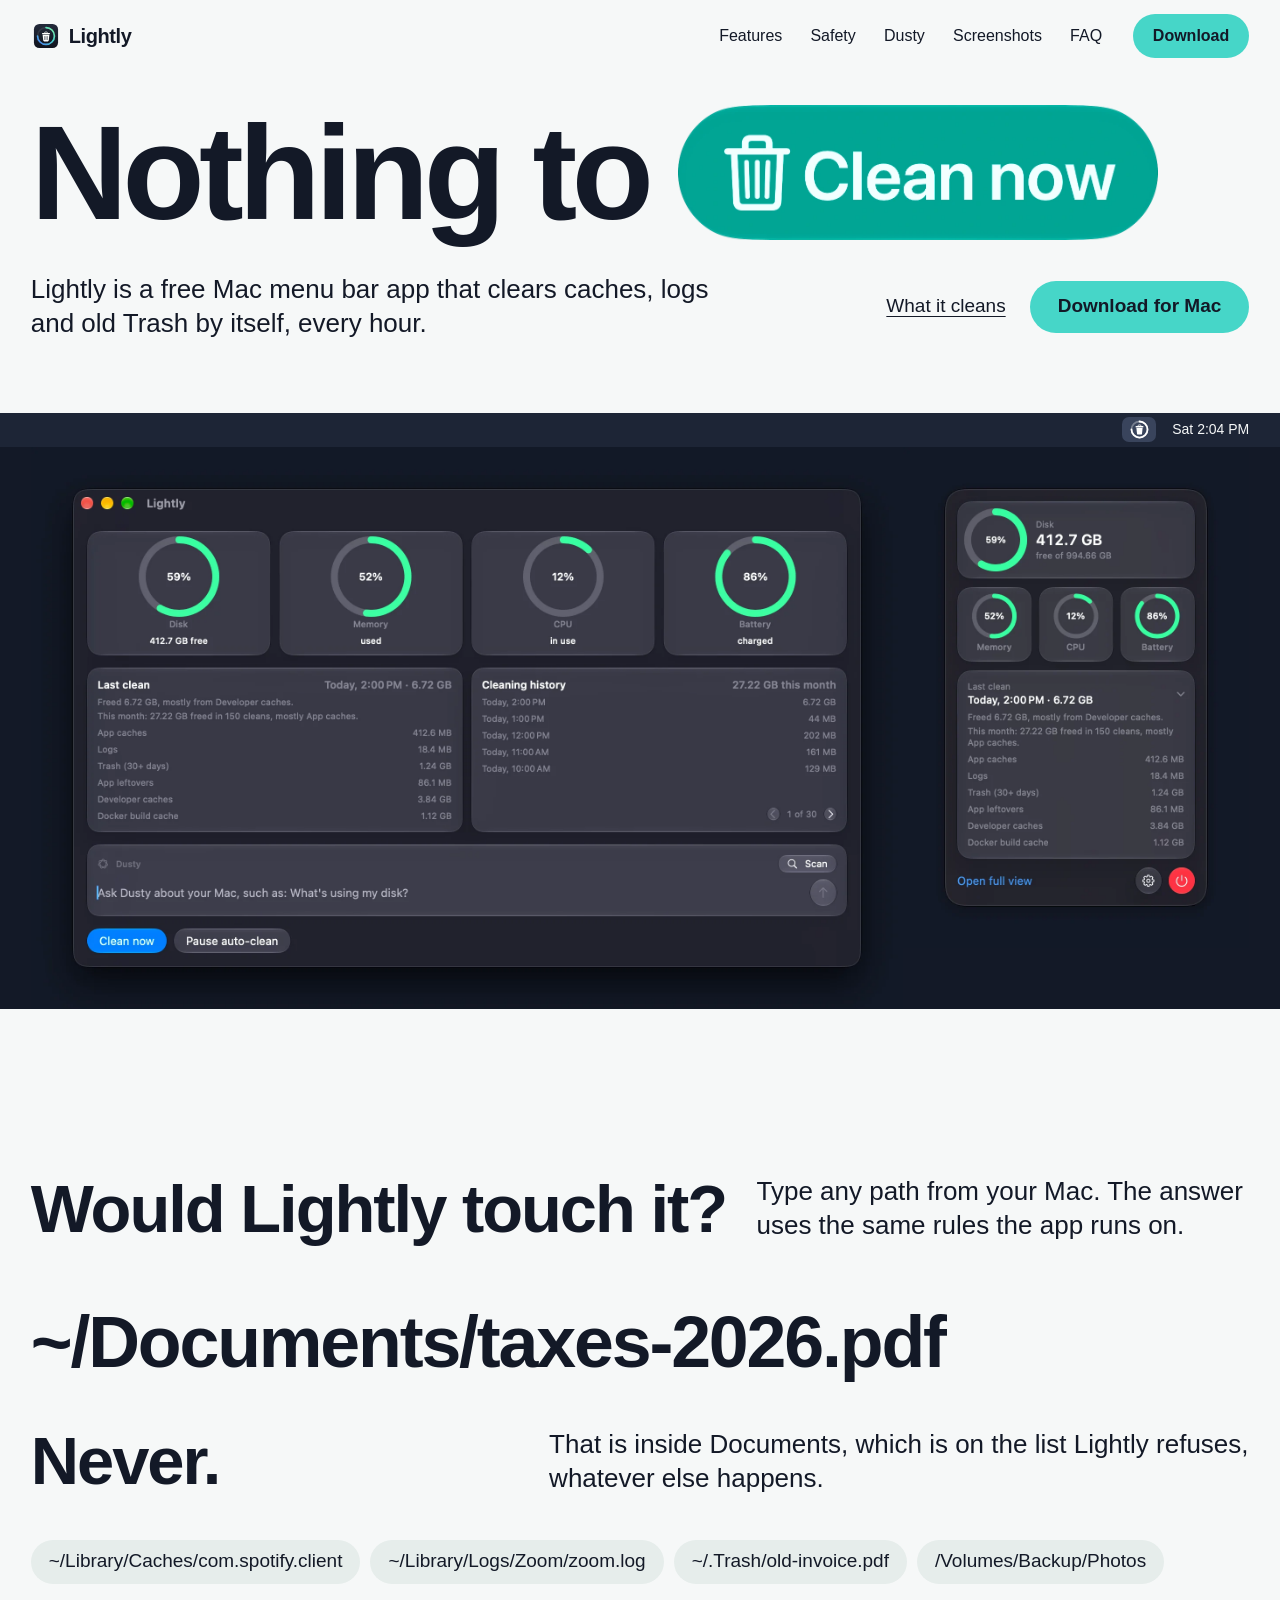
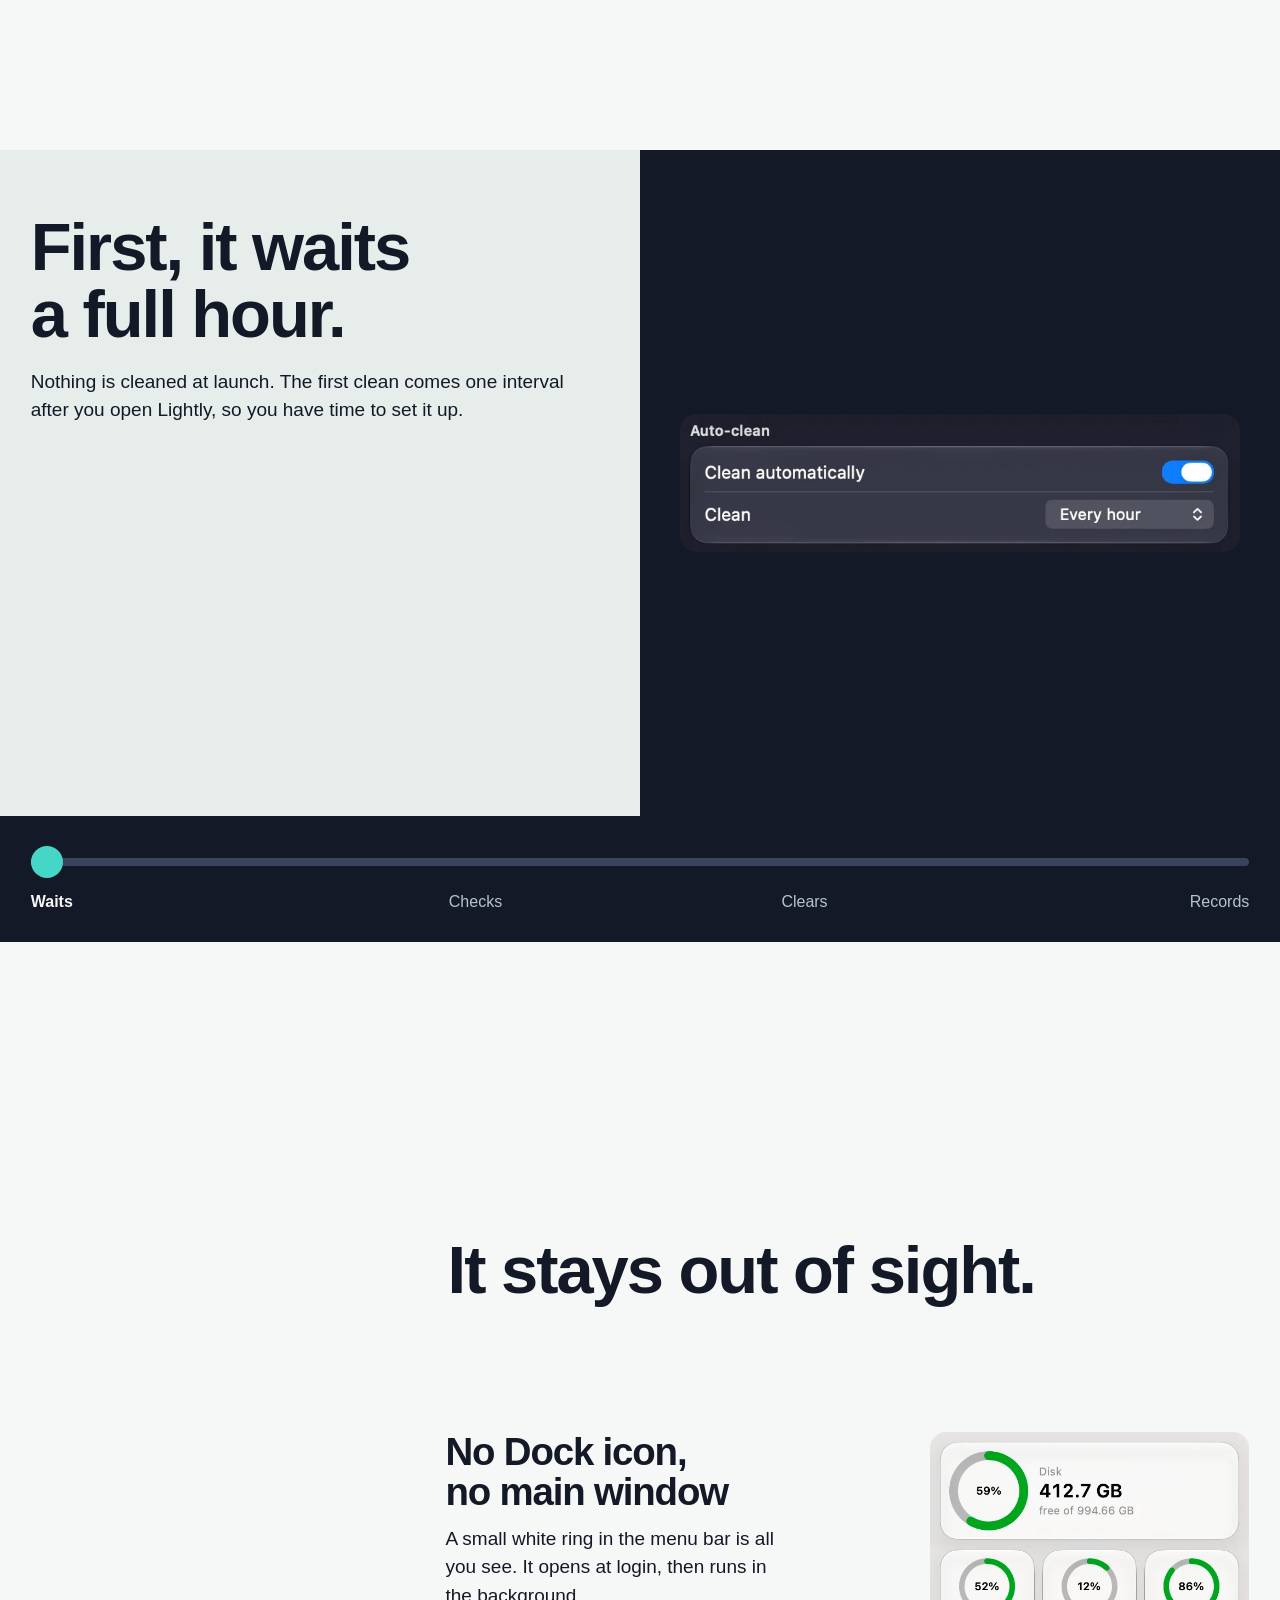
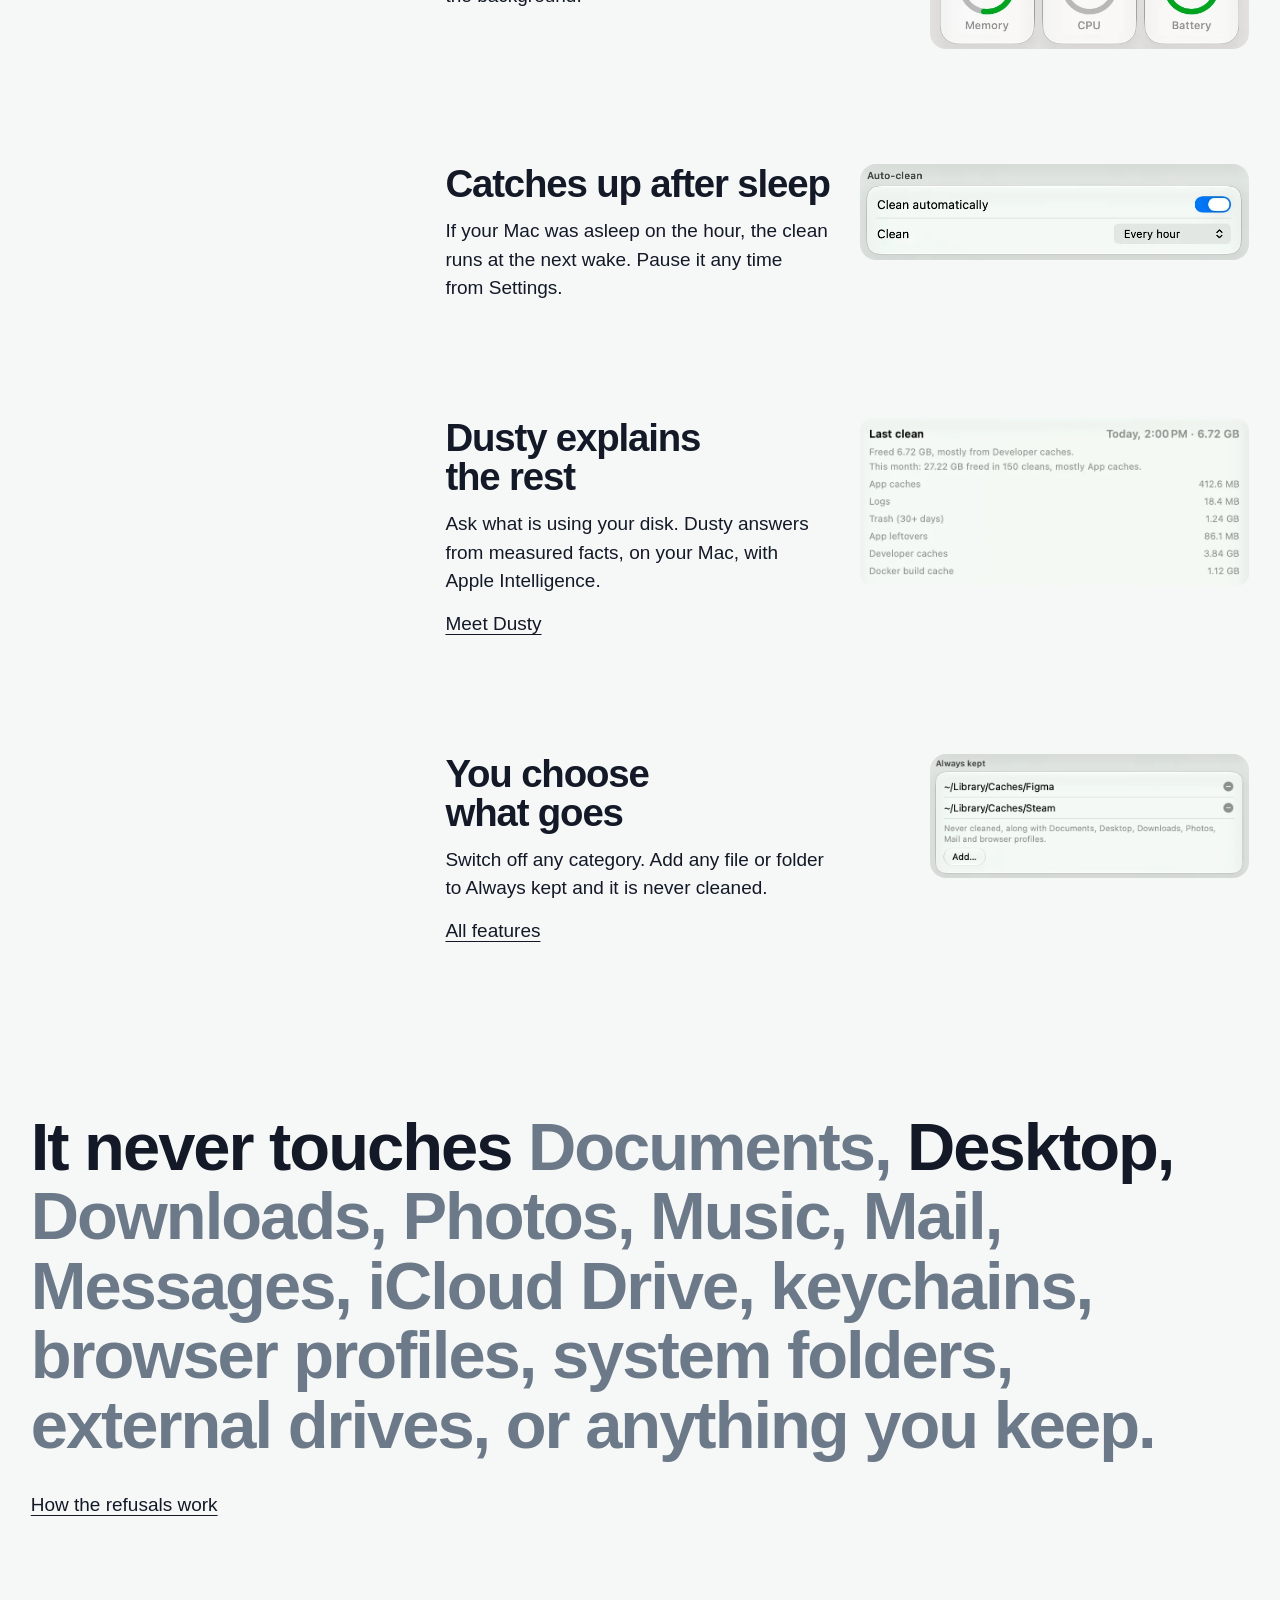
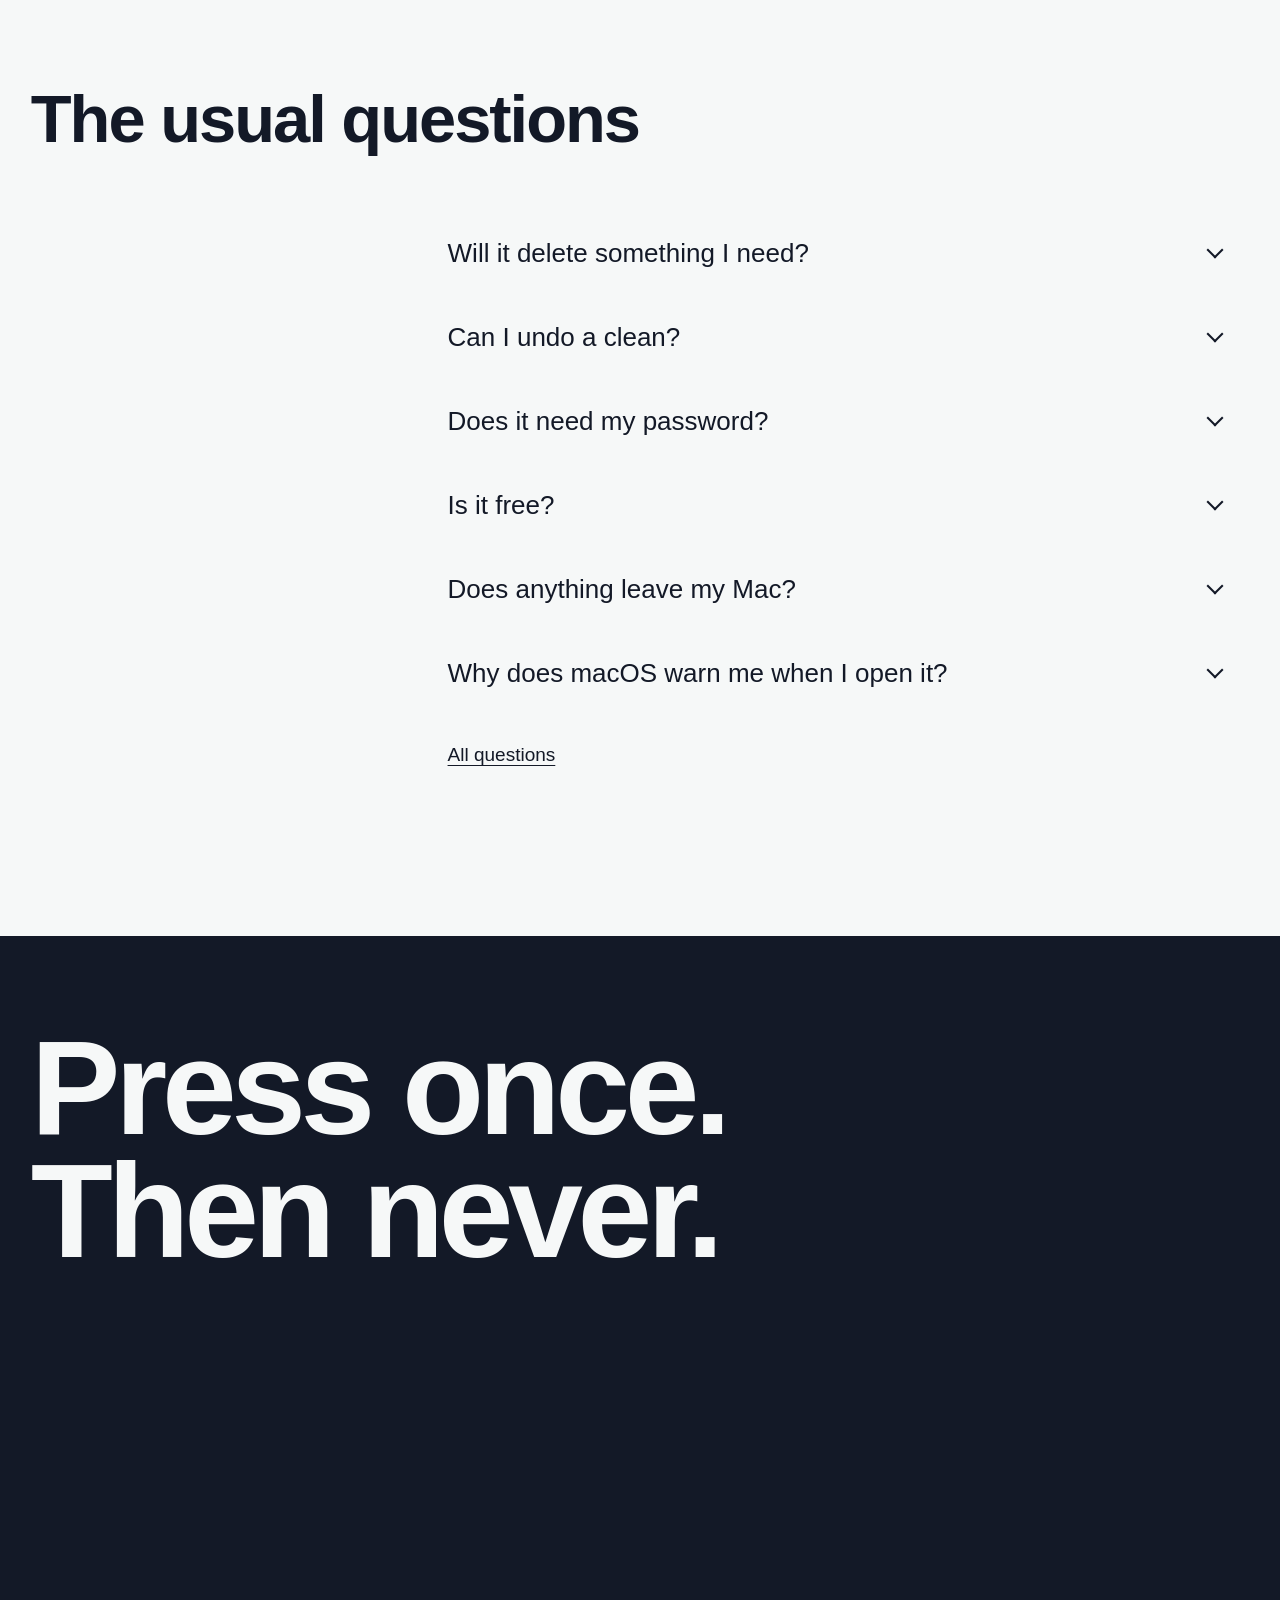
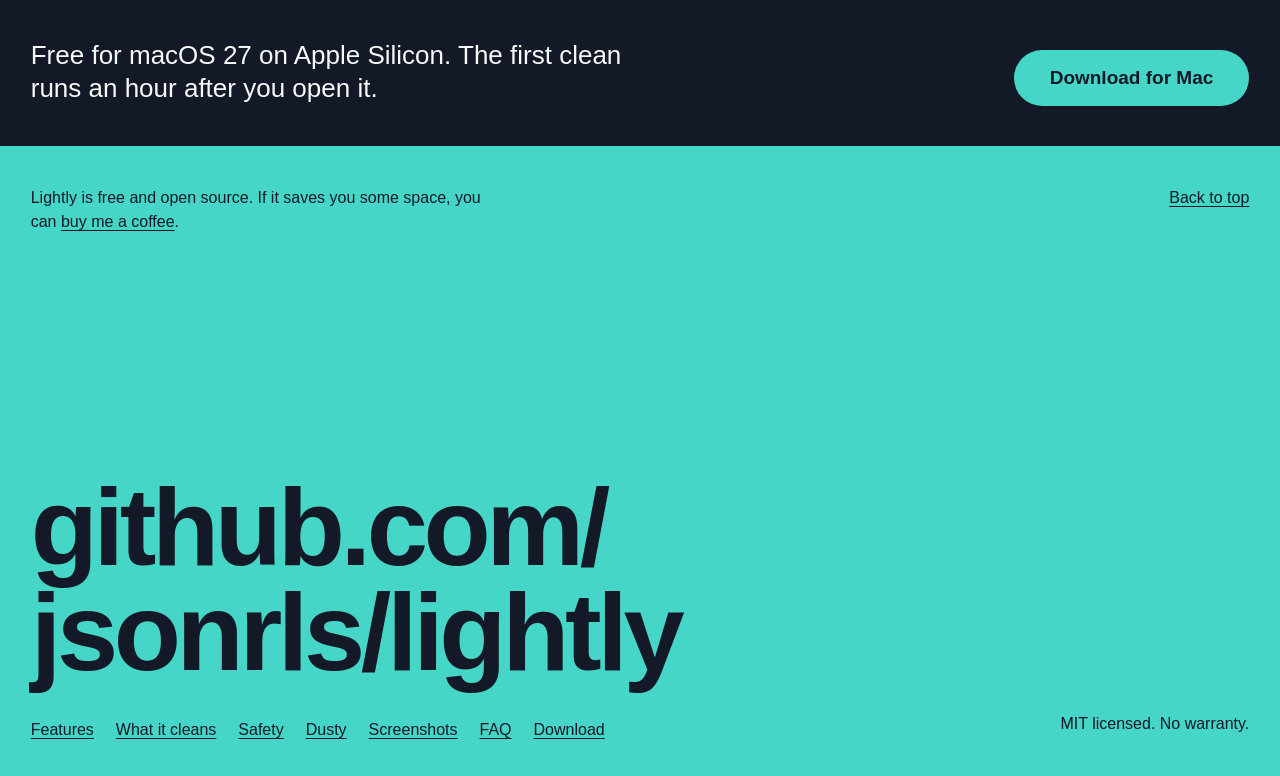
==== index.html @ a2372260 "first commit Co-Authored-By: Claude Opus 5.5 <noreply@anthropic.com>" ====
<!doctype html>
<html lang="en">
<head>
<meta charset="utf-8">
<meta name="viewport" content="width=device-width, initial-scale=1">
<title>Lightly: the Mac cleaner with nothing to press</title>
<meta name="description" content="Lightly is a free, open source Mac menu bar app that clears caches, logs and old Trash by itself, every hour.">
<meta property="og:title" content="Lightly: the Mac cleaner with nothing to press">
<meta property="og:description" content="Lightly is a free, open source Mac menu bar app that clears caches, logs and old Trash by itself, every hour.">
<meta property="og:type" content="website">
<meta name="theme-color" content="#f6f8f8">
<link rel="icon" href="assets/icon.svg" type="image/svg+xml">
<link rel="apple-touch-icon" href="assets/icon.png">
<link rel="preconnect" href="https://api.fontshare.com">
<link rel="preconnect" href="https://cdn.fontshare.com" crossorigin>
<link href="https://api.fontshare.com/v2/css?f[]=general-sans@400,500,600,700&display=swap" rel="stylesheet">
<link rel="stylesheet" href="assets/site.css">
<script>document.documentElement.classList.add('js')</script>
</head>
<body>
<a class="skip" href="#main">Skip to content</a>
<header class="bar">
  <a class="mark" href="index.html"><img src="assets/icon.svg" alt="" width="30" height="30">Lightly</a>
  <nav aria-label="Main"><ul><li><a href="features.html">Features</a></li><li><a href="safety.html">Safety</a></li><li><a href="dusty.html">Dusty</a></li><li><a href="screenshots.html">Screenshots</a></li><li><a href="faq.html">FAQ</a></li></ul></nav>
  <details class="menu"><summary>Menu</summary><ul><li><a href="features.html">Features</a></li><li><a href="cleans.html">What it cleans</a></li><li><a href="safety.html">Safety</a></li><li><a href="dusty.html">Dusty</a></li><li><a href="screenshots.html">Screenshots</a></li><li><a href="faq.html">FAQ</a></li></ul></details>
  <a class="button" href="download.html">Download</a>
</header>
<main id="main">
<section class="hero">
  <h1 class="line">Nothing to <button class="press" type="button" aria-label="press"><img src="assets/shots/clean-now.webp" alt="" width="1079" height="302" fetchpriority="high" decoding="async"></button></h1>
  <div class="hero-row">
    <p>Lightly is a free Mac menu bar app that clears caches, logs and old Trash by itself, every hour.</p>
    <div class="hero-act"><a class="link" href="cleans.html">What it cleans</a><a class="button" href="download.html">Download for Mac</a></div>
    <p class="press-note quiet" role="status"></p>
  </div>
</section>
<figure class="stage">
  <div class="stage-bar" data-ui><span class="stage-icon"><img src="assets/menubar.svg" alt="Lightly in the menu bar" width="19" height="19"></span><span>Sat 2:04 PM</span></div>
  <div class="stage-shots shutter">
    <img src="assets/shots/full-dark.webp" alt="Lightly's full view with rings for disk, memory, CPU and battery, the last clean by category, the cleaning history and Dusty" width="1992" height="1284" class="stage-full" fetchpriority="high" decoding="async">
    <img src="assets/shots/popover-dark.webp" alt="Lightly's menu bar window, showing 412.7 GB free and a last clean of 6.72 GB" width="792" height="1144" class="stage-pop" fetchpriority="high" decoding="async">
  </div>
</figure>

<section class="section" aria-labelledby="ask-title">
  <div class="ask-head" data-rise>
    <h2 id="ask-title">Would Lightly touch it?</h2>
    <p class="lead">Type any path from your Mac. The answer uses the same rules the app runs on.</p>
  </div>
  <form class="ask" data-ask>
    <label class="sr" for="ask-path">A path on your Mac</label>
    <input class="ask-input" id="ask-path" data-ui value="~/Documents/taxes-2026.pdf" spellcheck="false" autocomplete="off" autocapitalize="off" autocorrect="off">
    <div class="ask-answer" aria-live="polite">
      <p class="ask-word">Never.</p>
      <p class="ask-why">That is inside Documents, which is on the list Lightly refuses, whatever else happens.</p>
    </div>
    <div class="ask-try">
      <button class="chip" type="button">~/Library/Caches/com.spotify.client</button>
      <button class="chip" type="button">~/Library/Logs/Zoom/zoom.log</button>
      <button class="chip" type="button">~/.Trash/old-invoice.pdf</button>
      <button class="chip" type="button">/Volumes/Backup/Photos</button>
    </div>
  </form>
</section>

<section class="stages" aria-label="What happens in a clean">
  <div class="stages-text">
    <div class="stage-copy">
      <div class="stage-text" data-stage="0"><h2>First, it waits a&nbsp;full hour.</h2><p>Nothing is cleaned at launch. The first clean comes one interval after you open Lightly, so you have time to set it up.</p></div>
      <div class="stage-text" data-stage="1"><h2>Then it checks what it may clear.</h2><p>Each file goes through one gateway. Open apps, recent files and anything on your own keep list are left alone.</p></div>
      <div class="stage-text" data-stage="2"><h2>It clears the rest on its own.</h2><p>Caches, old logs, old Trash and whatever deleted apps left behind. No window opens and nothing asks you to confirm.</p></div>
      <div class="stage-text" data-stage="3"><h2>Then it writes it all down.</h2><p>Every clean is kept by date and size, so you can read what happened whenever you are curious.</p></div>
    </div>
  </div>
  <div class="stages-pics">
    <img src="assets/shots/schedule-dark.webp" alt="Auto-clean settings, set to clean every hour" width="774" height="190" class="stage-pic shot" data-stage="0" loading="lazy" decoding="async">
    <img src="assets/shots/categories-dark.webp" alt="The six cleaning categories, each with its own switch" width="774" height="560" class="stage-pic shot" data-stage="1" loading="lazy" decoding="async">
    <img src="assets/shots/last-clean-dark.webp" alt="The last clean, 6.72 GB, split into six categories" width="850" height="367" class="stage-pic shot panel" data-stage="2" loading="lazy" decoding="async">
    <img src="assets/shots/history-dark.webp" alt="The cleaning history, one row for each hourly clean" width="849" height="367" class="stage-pic shot panel" data-stage="3" loading="lazy" decoding="async">
  </div>
  <div class="stages-control">
    <div class="range"><label class="sr" for="stage-range">Stage of a clean</label><input id="stage-range" type="range" min="0" max="3" step="1" value="0"></div>
    <ol class="stage-names"><li>Waits</li><li>Checks</li><li>Clears</li><li>Records</li></ol>
  </div>
</section>

<section class="section">
  <div class="axis-head" data-rise><h2>It stays out of sight.</h2></div>
  <div class="axis-row" data-rise>
    <div class="axis-text"><h3>No Dock icon, no main window</h3><p>A small white ring in the menu bar is all you see. It opens at login, then runs in the background.</p></div>
    <img src="assets/shots/gauges-light.webp" alt="Disk, memory, CPU and battery rings in the menu bar window" width="582" height="395" class="axis-pic mid shot tile" loading="lazy" decoding="async">
  </div>
  <div class="axis-row" data-rise>
    <div class="axis-text"><h3>Catches up after sleep</h3><p>If your Mac was asleep on the hour, the clean runs at the next wake. Pause it any time from Settings.</p></div>
    <img src="assets/shots/schedule-light.webp" alt="Clean automatically switch and interval picker" width="774" height="190" class="axis-pic wide shot tile" loading="lazy" decoding="async">
  </div>
  <div class="axis-row" data-rise>
    <div class="axis-text"><h3>Dusty explains the rest</h3><p>Ask what is using your disk. Dusty answers from measured facts, on your Mac, with Apple Intelligence.</p><a class="link" href="dusty.html">Meet Dusty</a></div>
    <img src="assets/shots/last-clean-light.webp" alt="A plain-words summary of the last clean" width="850" height="367" class="axis-pic wide shot tile panel" loading="lazy" decoding="async">
  </div>
  <div class="axis-row" data-rise>
    <div class="axis-text"><h3>You choose what goes</h3><p>Switch off any category. Add any file or folder to Always kept and it is never cleaned.</p><a class="link" href="features.html">All features</a></div>
    <img src="assets/shots/kept-light.webp" alt="The Always kept list in Settings" width="774" height="302" class="axis-pic mid shot tile" loading="lazy" decoding="async">
  </div>
</section>

<section class="section">
  <div class="names">
    <h2>It never touches </h2>
    <ul>
      <li>Documents, </li><li>Desktop, </li><li>Downloads, </li><li>Photos, </li><li>Music, </li><li>Mail, </li><li>Messages, </li><li>iCloud Drive, </li><li>keychains, </li><li>browser profiles, </li><li>system folders, </li><li>external drives, </li><li>or anything you keep.</li>
    </ul>
  </div>
  <p class="measure" style="margin-top:32px"><a class="link" href="safety.html">How the refusals work</a></p>
</section>

<section class="section">
  <h2 class="faq-head">The usual questions</h2>
  <div class="faq-list">
    <details><summary>Will it delete something I need?</summary><div class="answer"><p>It clears files your apps can make again, such as caches, plus logs and Trash past a set age. Your personal folders are refused outright. Cleaning is permanent, so read <a class="link" href="cleans.html">what it cleans</a> before you install.</p></div></details>
    <details><summary>Can I undo a clean?</summary><div class="answer"><p>Only for app leftovers, which go to the Trash first. Everything else is deleted for good, with no confirmation.</p></div></details>
    <details><summary>Does it need my password?</summary><div class="answer"><p>No. Lightly never asks for an admin password. Full Disk Access is optional and only lets it clean the Trash.</p></div></details>
    <details><summary>Is it free?</summary><div class="answer"><p>Yes. Lightly is open source under the MIT license, with no account, no trial and no paid tier.</p></div></details>
    <details><summary>Does anything leave my Mac?</summary><div class="answer"><p>No. The app has no network code and no analytics. Dusty runs on Apple Intelligence on the Mac itself.</p></div></details>
    <details><summary>Why does macOS warn me when I open it?</summary><div class="answer"><p>This build is not notarized by Apple. Choose Open Anyway in Privacy &amp; Security. The <a class="link" href="download.html">download page</a> has the steps.</p></div></details>
  </div>
  <p class="faq-more"><a class="link" href="faq.html">All questions</a></p>
</section>

<section class="close field">
  <h2>Press once.<br>Then never.</h2>
  <div class="close-row">
    <p>Free for macOS 27 on Apple Silicon. The first clean runs an hour after you open it.</p>
    <div><a class="button" href="download.html">Download for Mac</a></div>
  </div>
</section>
</main>
<footer class="footer">
  <div class="footer-top">
    <p>Lightly is free and open source. If it saves you some space, you can <a href="https://www.buymeacoffee.com/jsonrls">buy me a coffee</a>.</p>
    <a href="#main">Back to top</a>
  </div>
  <div>
    <a class="footer-big" href="https://github.com/jsonrls/lightly"><span>github.com/<br>jsonrls/lightly</span></a>
    <div class="footer-meta">
      <ul><li><a href="features.html">Features</a></li><li><a href="cleans.html">What it cleans</a></li><li><a href="safety.html">Safety</a></li><li><a href="dusty.html">Dusty</a></li><li><a href="screenshots.html">Screenshots</a></li><li><a href="faq.html">FAQ</a></li><li><a href="download.html">Download</a></li></ul>
      <span>MIT licensed. No warranty.</span>
    </div>
  </div>
</footer>
<script src="assets/site.js" defer></script>
</body>
</html>
---- assets/site.css ----
:root {
  --bg: #f6f8f8;
  --surface: #e6edeb;
  --ink: #131927;
  --muted: #3f4b59;
  --accent: #46d6c8;
  --accent-strong: #2fc4b5;
  --accent-ink: #131927;
  --field: #131927;
  --field-ink: #f6f8f8;
  --field-muted: #b7c3cb;
  --warn: #ffd166;

  --m: clamp(16px, 2.4vw, 32px);
  --gap: clamp(112px, 13vw, 192px);
  --radius: 16px;

  --step-small: clamp(0.8125rem, 0.79rem + 0.1vw, 0.875rem);
  --step-body: clamp(1.0625rem, 1rem + 0.25vw, 1.1875rem);
  --step-lead: clamp(1.25rem, 1.1rem + 0.7vw, 1.625rem);
  --step-sub: clamp(1.75rem, 3vw, 3rem);
  --step-head: clamp(2.25rem, 1.3rem + 3.6vw, 4.5rem);
  --step-display: clamp(3.25rem, 10.5vw, 10.5rem);

  --ease-out: cubic-bezier(0.22, 1, 0.36, 1);
  --ease-in-out: cubic-bezier(0.65, 0, 0.35, 1);
}

*, *::before, *::after { box-sizing: border-box; }
html { -webkit-text-size-adjust: 100%; scroll-behavior: smooth; }
body {
  margin: 0;
  background: var(--bg);
  color: var(--ink);
  font-family: "General Sans", ui-sans-serif, -apple-system, "Helvetica Neue", Arial, sans-serif;
  font-size: var(--step-body);
  line-height: 1.5;
  -webkit-font-smoothing: antialiased;
  overflow-x: clip;
}
img { display: block; max-width: 100%; height: auto; }
h1, h2, h3, p, ol, ul, dl, dd, figure, pre { margin: 0; padding: 0; }
ol, ul { list-style: none; }
p { text-wrap: pretty; }
a { color: inherit; text-underline-offset: 0.2em; text-decoration-thickness: 0.07em; }
button, input { font: inherit; color: inherit; }
::selection { background: var(--accent); color: var(--accent-ink); }
:focus-visible { outline: 3px solid var(--accent-strong); outline-offset: 3px; border-radius: 4px; }
.field :focus-visible, .footer :focus-visible { outline-color: currentColor; }

.sr { position: absolute; width: 1px; height: 1px; overflow: hidden; clip-path: inset(50%); white-space: nowrap; }
.skip { position: absolute; left: var(--m); top: -80px; background: var(--ink); color: var(--bg); padding: 12px 20px; border-radius: 999px; z-index: 10; }
.skip:focus { top: 12px; }

h1, h2, h3 { font-weight: 700; letter-spacing: -0.02em; text-wrap: balance; }
h1 { font-size: var(--step-display); line-height: 0.95; letter-spacing: -0.04em; }
h2 { font-size: var(--step-head); line-height: 1; letter-spacing: -0.03em; }
h3 { font-size: var(--step-lead); line-height: 1.15; }
.lead { font-size: var(--step-lead); line-height: 1.3; }
.small { font-size: var(--step-small); }
.quiet { color: var(--muted); }
code { font-family: ui-monospace, SFMono-Regular, Menlo, monospace; font-size: 0.92em; overflow-wrap: anywhere; }
.num { font-variant-numeric: tabular-nums; }

/* Page frame */
.section { padding-inline: var(--m); margin-top: var(--gap); }
.field { background: var(--field); color: var(--field-ink); }
.field .quiet { color: var(--field-muted); }
.tone { background: var(--surface); }
.band { margin-top: var(--gap); padding: clamp(72px, 9vw, 136px) var(--m); }
.measure { max-width: 34em; }
.shot { border-radius: var(--radius); }
.tile { background: var(--surface); }
.shot.panel { border-radius: 3.3% / 7.6%; }
.shot.panel-wide { border-radius: 1.6% / 6.8%; }

/* Buttons */
.button {
  display: inline-flex; align-items: center; justify-content: center;
  min-height: 52px; padding: 0 28px;
  border: 0; border-radius: 999px;
  background: var(--accent); color: var(--accent-ink);
  font-weight: 600; text-decoration: none; white-space: nowrap; cursor: pointer;
  transition: transform 140ms var(--ease-out), background-color 180ms ease;
}
.button:active { transform: scale(0.97); }
.link { font-weight: 500; text-decoration: underline; text-decoration-color: currentColor; transition: text-decoration-color 180ms ease, opacity 180ms ease; }
@media (hover: hover) and (pointer: fine) {
  .button:hover { background: var(--accent-strong); }
  .link:hover { text-decoration-color: transparent; }
}

/* Navigation */
.bar { display: flex; align-items: center; gap: clamp(16px, 2.4vw, 36px); padding: 14px var(--m); font-size: 1rem; }
.mark { display: inline-flex; align-items: center; gap: 8px; font-weight: 700; font-size: 1.25rem; letter-spacing: -0.02em; text-decoration: none; margin-right: auto; }
.mark img { width: 30px; height: 30px; }
.bar nav ul { display: flex; gap: clamp(16px, 2.2vw, 32px); }
.bar nav a { text-decoration: none; font-weight: 500; padding: 8px 0; transition: opacity 180ms ease; }
.bar nav a[aria-current="page"] { text-decoration: underline; text-decoration-thickness: 2px; text-underline-offset: 0.35em; }
.bar .button { min-height: 44px; padding: 0 20px; font-size: 1rem; }
.menu { display: none; }
@media (hover: hover) and (pointer: fine) { .bar nav a:hover { opacity: 0.6; } }

/* Headline with a piece of the app set into it */
.line { display: flex; flex-wrap: wrap; align-items: center; column-gap: 0.22em; row-gap: 0.06em; }
.slot { height: 0.84em; width: auto; border-radius: 0.14em; flex: none; }
.page-head { padding: clamp(40px, 6vw, 88px) var(--m) 0; }
.page-head h1 { font-size: clamp(3rem, 8.6vw, 8.75rem); }
.page-head .intro { margin-top: clamp(28px, 3.4vw, 48px); max-width: 36em; }

/* Home hero */
.hero { padding: clamp(20px, 2.6vw, 40px) var(--m) clamp(24px, 3vw, 40px); }
.hero h1 { white-space: nowrap; }
.press { padding: 0; border: 0; background: none; cursor: pointer; height: 1em; transition: transform 160ms var(--ease-out); }
.press img { height: 100%; width: auto; }
.press:active { transform: translateY(0.02em) scale(0.97); }
.press.spent img { opacity: 0.45; transition: opacity 400ms ease; }
.hero-row { display: grid; grid-template-columns: repeat(12, minmax(0, 1fr)); column-gap: clamp(16px, 2vw, 32px); align-items: center; margin-top: clamp(20px, 2.6vw, 36px); }
.hero-row p { grid-column: 1 / span 7; font-size: var(--step-lead); line-height: 1.3; }
.hero-act { grid-column: 9 / -1; display: flex; flex-wrap: wrap; align-items: center; justify-content: flex-end; gap: 12px 24px; }
.hero-row .press-note { grid-column: 1 / -1; min-height: 1.5em; margin-top: 10px; font-size: 1rem; line-height: 1.5; }

.stage { position: relative; background: var(--field); }
.stage-bar { display: flex; justify-content: flex-end; align-items: center; gap: 16px; height: 34px; padding-inline: var(--m); color: var(--field-ink); font-size: 14px; font-weight: 500; background: #1d2536; }
.stage-bar img { width: 19px; height: 19px; }
.stage-icon { display: grid; place-items: center; width: 34px; height: 25px; border-radius: 7px; background: #39445c; }
.stage-shots { display: flex; justify-content: center; align-items: flex-start; padding-inline: var(--m); max-width: 1600px; margin-inline: auto; }
.stage-full { flex: 1992 1 0; min-width: 0; }
.stage-pop { flex: 792 1 0; min-width: 0; }

/* The path checker */
.ask-head { display: grid; grid-template-columns: repeat(12, minmax(0, 1fr)); column-gap: clamp(16px, 2vw, 32px); align-items: end; }
.ask-head h2 { grid-column: 1 / span 7; }
.ask-head p { grid-column: 8 / -1; }
.ask-input {
  display: block; width: 100%; margin-top: clamp(28px, 4vw, 56px); padding: 0.12em 0;
  border: 0; border-radius: 0; background: none; outline-offset: 6px;
  font-size: clamp(1.75rem, 5.6vw, 5.5rem); font-weight: 700; letter-spacing: -0.03em; line-height: 1.1;
  caret-color: var(--accent-strong);
}
.ask-answer { display: grid; grid-template-columns: repeat(12, minmax(0, 1fr)); column-gap: clamp(16px, 2vw, 32px); margin-top: clamp(24px, 3vw, 44px); align-items: start; }
.ask-word { grid-column: 1 / span 5; font-size: var(--step-head); font-weight: 700; letter-spacing: -0.03em; line-height: 1; }
.ask-why { grid-column: 6 / -1; font-size: var(--step-lead); line-height: 1.3; max-width: 30em; }
.ask-try { display: flex; flex-wrap: wrap; gap: 10px; margin-top: clamp(28px, 3.4vw, 48px); }
.chip { min-height: 44px; padding: 0 18px; border: 0; border-radius: 999px; background: var(--surface); cursor: pointer; font-weight: 500; transition: transform 140ms var(--ease-out), background-color 180ms ease; overflow-wrap: anywhere; }
.chip:active { transform: scale(0.97); }
.chip[aria-pressed="true"] { background: var(--ink); color: var(--bg); }
.tone .chip { background: var(--bg); }
.tone .chip[aria-pressed="true"] { background: var(--ink); color: var(--bg); }
@media (hover: hover) and (pointer: fine) { .chip:not([aria-pressed="true"]):hover { background: var(--accent); } }

/* A clean, in four stops */
.stages { margin-top: var(--gap); display: grid; grid-template-columns: 1fr 1fr; grid-template-rows: 1fr auto; min-height: 88svh; }
.stages-text { background: var(--surface); padding: clamp(40px, 5vw, 72px) var(--m) 32px; }
.stages-pics { background: var(--field); display: grid; place-items: center; padding: 32px var(--m); }
.stage-copy { display: grid; }
.stage-copy > *, .stages-pics > * { grid-area: 1 / 1; }
.stage-text p { margin-top: 20px; max-width: 30em; }
.stages-control { grid-column: 1 / -1; background: var(--field); color: var(--field-ink); padding: 24px var(--m) 28px; }
.range { position: relative; height: 44px; --done: 0; }
.range::before, .range::after { content: ""; position: absolute; left: 0; top: 18px; height: 8px; border-radius: 4px; }
.range::before { right: 0; background: #39445c; }
.range::after { width: calc(16px + (100% - 32px) * var(--done)); background: var(--accent); }
.range input { -webkit-appearance: none; appearance: none; position: relative; z-index: 1; display: block; width: 100%; height: 44px; background: none; margin: 0; cursor: grab; }
.range input::-webkit-slider-runnable-track { height: 8px; background: none; }
.range input::-moz-range-track { height: 8px; background: none; }
.range input::-webkit-slider-thumb { -webkit-appearance: none; width: 32px; height: 32px; margin-top: -12px; border-radius: 50%; background: var(--accent); }
.range input::-moz-range-thumb { width: 32px; height: 32px; border: 0; border-radius: 50%; background: var(--accent); }
.stage-names { display: grid; grid-template-columns: repeat(4, 1fr); margin-top: 6px; font-size: 1rem; color: var(--field-muted); }
.stage-names li:nth-child(2) { text-align: center; padding-right: 8%; }
.stage-names li:nth-child(3) { text-align: center; padding-left: 8%; }
.stage-names li:last-child { text-align: right; }
.stage-names .on { color: var(--field-ink); font-weight: 600; }
.js .stage-text, .js .stage-pic { opacity: 0; visibility: hidden; transition: opacity 200ms ease, visibility 0s 200ms; }
.js .stage-text.on, .js .stage-pic.on { opacity: 1; visibility: visible; transition: opacity 200ms ease; }
.stage-pic { max-width: min(100%, 560px); }
html:not(.js) .stages-control { display: none; }
html:not(.js) .stage-copy, html:not(.js) .stages-pics { display: flex; flex-direction: column; gap: 32px; }

/* Rows hung from one axis */
.axis-head { min-height: 36svh; display: flex; align-items: center; margin-left: calc((100% + 32px) / 12 * 4); }
.axis-row { display: grid; grid-template-columns: repeat(12, minmax(0, 1fr)); column-gap: clamp(16px, 2vw, 32px); align-items: start; }
.axis-row + .axis-row { margin-top: clamp(80px, 9vw, 120px); }
.axis-text { grid-column: 5 / span 4; }
.axis-text h3 { font-size: var(--step-sub); line-height: 1.02; letter-spacing: -0.03em; }
.axis-text p { margin-top: 14px; }
.axis-text .link { display: inline-block; margin-top: 14px; }
.axis-pic { grid-column: 9 / -1; justify-self: end; }
.axis-pic.wide { width: 100%; }
.axis-pic.mid { width: 82%; }
.axis-pic.narrow { width: 62%; }
.axis-side { grid-column: 1 / span 4; }
.axis-wide { grid-column: 5 / -1; }

/* Names as one sentence */
.names { font-size: var(--step-head); font-weight: 700; line-height: 1.04; letter-spacing: -0.03em; }
.names h2 { display: inline; font: inherit; letter-spacing: inherit; }
.names ul { display: inline; }
.names li { display: inline; color: #6c7988; transition: color 400ms ease; }
.names li.lit { color: var(--ink); }
.field .names li { color: #8a97ab; }
.field .names li.lit { color: var(--field-ink); }

/* Questions */
.faq-list { margin-top: clamp(40px, 5vw, 80px); margin-left: calc((100% + 32px) / 12 * 4); }
.faq-list details { margin-left: -24px; padding: 14px 24px; border-radius: var(--radius); transition: background-color 200ms ease; }
.faq-list details + details { margin-top: 12px; }
.faq-list details[open] { background: var(--surface); }
.tone .faq-list details[open] { background: var(--bg); }
.faq-list summary { display: flex; align-items: center; justify-content: space-between; gap: 24px; min-height: 44px; font-size: var(--step-lead); line-height: 1.25; cursor: pointer; list-style: none; }
.faq-list summary::-webkit-details-marker { display: none; }
.faq-list summary::after { content: ""; flex: none; width: 12px; height: 12px; margin-right: 4px; border-right: 2px solid currentColor; border-bottom: 2px solid currentColor; transform: translateY(-3px) rotate(45deg); transition: transform 200ms var(--ease-out); }
.faq-list details[open] summary::after { transform: translateY(3px) rotate(225deg); }
.faq-list .answer { padding: 8px 0 12px; max-width: 48ch; }
.faq-list .answer > * + * { margin-top: 0.8em; }
.faq-more { margin-top: 32px; margin-left: calc((100% + 32px) / 12 * 4); }
.faq-split { display: grid; grid-template-columns: repeat(12, minmax(0, 1fr)); column-gap: clamp(16px, 2vw, 32px); margin-top: clamp(32px, 4vw, 56px); align-items: start; }
.faq-pic { grid-column: 1 / span 4; background: var(--surface); }
.faq-split .faq-list { grid-column: 5 / -1; margin: 0; }

/* The close */
.close { min-height: 90svh; margin-top: var(--gap); padding: clamp(48px, 7vw, 96px) var(--m) 40px; display: flex; flex-direction: column; justify-content: space-between; gap: 64px; }
.close h2 { font-size: var(--step-display); line-height: 0.92; letter-spacing: -0.04em; }
.close-row { display: grid; grid-template-columns: repeat(12, minmax(0, 1fr)); column-gap: clamp(16px, 2vw, 32px); align-items: end; }
.close-row p { grid-column: 1 / span 6; font-size: var(--step-lead); line-height: 1.3; }
.close-row div { grid-column: 9 / -1; justify-self: end; }
.close .button { min-height: 56px; padding: 0 36px; }

.footer { min-height: 70svh; padding: 40px var(--m) 28px; background: var(--accent); color: var(--accent-ink); display: flex; flex-direction: column; justify-content: space-between; gap: 64px; }
.footer-top { display: flex; flex-wrap: wrap; justify-content: space-between; gap: 16px 48px; font-size: 1rem; font-weight: 500; }
.footer-top p { max-width: 30em; }
.footer-big { display: block; font-size: clamp(3rem, 8.6vw, 8.75rem); font-weight: 700; line-height: 0.95; letter-spacing: -0.04em; text-decoration: none; }
.footer-big span { transition: opacity 180ms ease; }
@media (hover: hover) and (pointer: fine) { .footer-big:hover span { opacity: 0.7; } }
.footer-meta { display: flex; flex-wrap: wrap; justify-content: space-between; gap: 10px 32px; margin-top: 28px; font-size: 1rem; font-weight: 500; }
.footer-meta ul { display: flex; flex-wrap: wrap; gap: 6px 22px; }
.footer-meta a { padding: 6px 0; display: inline-block; }

/* Statement with its proof beside it */
.pair { display: grid; grid-template-columns: repeat(12, minmax(0, 1fr)); column-gap: clamp(16px, 2vw, 32px); row-gap: 32px; align-items: start; }
.pair-text { grid-column: 1 / span 5; }
.pair-text h2 + * { margin-top: 20px; }
.pair-text > * + * { margin-top: 1em; }
.pair-pic { grid-column: 7 / -1; }
.pair.flip .pair-text { grid-column: 8 / -1; grid-row: 1; }
.pair.flip .pair-pic { grid-column: 1 / span 6; grid-row: 1; }

.full-shot { display: block; width: 100%; max-width: 1500px; margin-inline: auto; }

/* Lists of facts */
.facts { display: grid; grid-template-columns: repeat(12, minmax(0, 1fr)); column-gap: clamp(16px, 2vw, 32px); row-gap: clamp(36px, 4vw, 60px); margin-top: clamp(32px, 4vw, 56px); }
.facts > li { grid-column: span 4; }
.facts.two > li { grid-column: span 6; }
.facts h3 + p { margin-top: 10px; }

.big-list h3 { font-size: var(--step-sub); line-height: 1.04; letter-spacing: -0.03em; }
.big-list li + li { margin-top: clamp(24px, 2.6vw, 36px); }
.big-list p { margin-top: 8px; max-width: 38em; }

/* Real table of the cleaning rules */
.rules { width: 100%; border-collapse: collapse; margin-top: clamp(32px, 4vw, 56px); }
.rules th, .rules td { text-align: left; vertical-align: top; padding: 18px 20px 18px 0; border-bottom: 1px solid #c5d1ce; }
.rules thead th { font-size: 1rem; font-weight: 600; }
.rules tbody th { font-size: var(--step-lead); line-height: 1.15; font-weight: 700; letter-spacing: -0.02em; width: 22%; }
.rules td { width: 26%; }

.clock { margin-top: clamp(32px, 4vw, 56px); }
.clock li { display: grid; grid-template-columns: minmax(0, 3fr) minmax(0, 9fr); column-gap: clamp(16px, 2vw, 32px); align-items: center; padding-block: 8px; }
.clock .track { display: block; height: 28px; border-radius: 14px; background: #29334a; overflow: hidden; }
.clock .fill { display: block; height: 100%; width: var(--w); border-radius: 14px; background: var(--accent); }
.js .clock .fill { transform: scaleX(0); transform-origin: left; transition: transform 900ms var(--ease-out); transition-delay: calc(var(--i, 0) * 90ms); }
.js .clock.in .fill { transform: none; }

/* Warning block */
.warning { display: grid; grid-template-columns: 1fr 1fr; gap: 16px clamp(16px, 2vw, 32px); background: var(--warn); color: var(--ink); padding: clamp(28px, 4vw, 56px) var(--m); }
.warning .lead { letter-spacing: -0.01em; }

/* Code */
pre { background: var(--field); color: var(--field-ink); padding: 20px 22px; border-radius: var(--radius); overflow-x: auto; font-size: 0.95rem; line-height: 1.6; }
pre code { overflow-wrap: normal; }
.steps { counter-reset: step; }
.steps li { position: relative; padding-left: 2.1em; font-size: var(--step-lead); line-height: 1.3; }
.steps li + li { margin-top: 0.9em; }
.steps li::before { counter-increment: step; content: counter(step); position: absolute; left: 0; top: 0; font-weight: 700; }

/* Dusty thinking, the app's own loader */
.thinking { display: inline-flex; align-items: center; gap: 12px; font-size: var(--step-lead); font-weight: 600; }
.pixels { display: grid; grid-template-columns: repeat(3, 12px); gap: 4px; }
.pixels i { display: block; width: 12px; height: 12px; border-radius: 3px; background: currentColor; opacity: 0.15; }
@media (prefers-reduced-motion: no-preference) {
  .pixels i { animation: pixel 1.4s ease-in-out infinite; animation-delay: calc(var(--d) * 110ms); }
}
@keyframes pixel { 0%, 100% { opacity: 0.15; } 40% { opacity: 1; } }

/* Screenshot page */
.plate { padding: clamp(40px, 6vw, 88px) var(--m); }
.plate figcaption { display: grid; grid-template-columns: repeat(12, minmax(0, 1fr)); column-gap: clamp(16px, 2vw, 32px); margin-bottom: clamp(20px, 3vw, 40px); }
.plate h2 { grid-column: 1 / span 6; }
.plate figcaption p { grid-column: 7 / -1; }
.plate-pair { display: grid; grid-template-columns: minmax(0, 1fr) minmax(0, 1fr); gap: clamp(16px, 2vw, 32px); align-items: start; justify-items: center; max-width: 1200px; margin-inline: auto; }

/* Download */
.head-pair { margin-top: clamp(28px, 3.4vw, 48px); align-items: center; }
.head-pair .pair-pic { grid-column: 6 / -1; }
.get { display: flex; flex-wrap: wrap; align-items: center; gap: 16px 28px; margin-top: clamp(28px, 3.4vw, 48px); }
.get .button { min-height: 60px; padding: 0 40px; font-size: var(--step-lead); }

/* Motion: everything below only adds travel. Content is visible without it. */
@media (prefers-reduced-motion: no-preference) {
  .js [data-rise] > * { opacity: 0; transform: translateY(24px); transition: opacity 620ms var(--ease-out), transform 720ms var(--ease-out); transition-delay: calc(var(--i, 0) * 75ms); }
  .js [data-rise].in > * { opacity: 1; transform: none; }
  .js .shutter { clip-path: inset(0 0 100% 0); transition: clip-path 1100ms var(--ease-in-out) 120ms; }
  .js .shutter img { transform: scale(1.06); transition: transform 1500ms var(--ease-out) 120ms; }
  .js .shutter.in { clip-path: inset(0); }
  .js .shutter.in img { transform: none; }
  .js h1 { animation: settle 720ms var(--ease-out) both; }
  @keyframes settle { from { opacity: 0; transform: translateY(18px); } }
  .drift { animation: drift 16s ease-in-out infinite alternate; }
  @keyframes drift { from { transform: translateY(0); } to { transform: translateY(-14px); } }
}
@media (prefers-reduced-motion: reduce) {
  html { scroll-behavior: auto; }
  *, *::before, *::after { transition-duration: 0.01ms !important; animation-duration: 0.01ms !important; }
}

/* Tablet */
@media (max-width: 1040px) {
  .close { min-height: 70svh; }
  .head-pair .pair-pic { grid-column: 1 / -1; }
  .bar nav { display: none; }
  .menu { display: block; position: relative; }
  .menu summary { list-style: none; cursor: pointer; font-weight: 500; min-height: 44px; display: flex; align-items: center; padding-inline: 4px; }
  .menu summary::-webkit-details-marker { display: none; }
  .menu:not([open]) ul { display: none; }
  .menu ul { position: absolute; right: 0; top: 48px; z-index: 5; min-width: 220px; padding: 10px; border-radius: var(--radius); background: var(--ink); color: var(--bg); }
  .menu a { display: block; padding: 10px 12px; text-decoration: none; }
  .ask-head h2, .ask-head p { grid-column: 1 / -1; }
  .ask-head p { margin-top: 12px; }
  .hero-row p { grid-column: 1 / -1; }
  .hero-act { grid-column: 1 / -1; justify-content: flex-start; margin-top: 16px; }
  .axis-text { grid-column: 1 / span 7; }
  .axis-pic { grid-column: 8 / -1; }
  .axis-head, .faq-list, .faq-more { margin-left: 0; }
  .faq-list details { margin-inline: 0; }
  .pair-text, .pair.flip .pair-text { grid-column: 1 / -1; grid-row: auto; }
  .pair-pic, .pair.flip .pair-pic { grid-column: 1 / -1; grid-row: auto; }
  .facts > li { grid-column: span 6; }
}

/* Phone */
@media (max-width: 640px) {
  :root { --gap: 96px; }
  h1 { font-size: 19vw; }
  .hero h1 { font-size: 18.4vw; white-space: normal; }
  .press { height: 0.92em; }
  .line { column-gap: 0.18em; row-gap: 0.16em; }
  .page-head h1 { font-size: 13.5vw; }
  .bar .button { padding: 0 16px; }
  .stage-full { display: none; }
  .stage-pop { flex: 0 1 400px; }
  .ask-input { font-size: 7.4vw; }
  .ask-word, .ask-why { grid-column: 1 / -1; }
  .ask-why { margin-top: 10px; }
  .stages { grid-template-columns: 1fr; grid-template-rows: auto; min-height: 0; }
  .stages-pics { order: 1; min-height: 46svh; }
  .stages-text { order: 2; padding-top: 32px; padding-bottom: 32px; }
  .stages-control { order: 3; }
  .stage-names { grid-template-columns: 1fr 1fr; gap: 4px 12px; }
  .stage-names li:nth-child(n) { text-align: left; padding: 0; }
  .axis-head { min-height: 0; padding-block: 12px 40px; }
  .axis-text, .axis-pic, .axis-side, .axis-wide { grid-column: 1 / -1; }
  .axis-wide { margin-top: 20px; }
  .axis-pic { margin-top: 20px; }
  .axis-pic.wide { width: 100%; }
  .axis-pic.mid { width: 78%; justify-self: end; }
  .axis-pic.narrow { width: 60%; justify-self: start; }
  .axis-row + .axis-row { margin-top: 64px; }
  .faq-list details { margin-inline: calc(var(--m) * -1); padding-inline: var(--m); border-radius: 0; }
  .faq-split { display: block; }
  .faq-pic { margin-bottom: 20px; }
  .warning { grid-template-columns: 1fr; }
  .close { min-height: 70svh; }
  .close h2 { font-size: 16vw; }
  .close-row p, .close-row div { grid-column: 1 / -1; }
  .close-row div { justify-self: stretch; margin-top: 24px; }
  .close .button { width: 100%; }
  .footer-big { font-size: 12.5vw; }
  .footer-meta { flex-direction: column; }
  .facts > li, .facts.two > li { grid-column: 1 / -1; }
  .plate h2, .plate figcaption p { grid-column: 1 / -1; }
  .plate figcaption p { margin-top: 10px; }
  .plate-pair { grid-template-columns: 1fr; }
  .rules thead { display: none; }
  .rules, .rules tbody, .rules tr, .rules th, .rules td { display: block; width: 100% !important; }
  .rules tr { padding-block: 18px; border-bottom: 1px solid #c5d1ce; }
  .rules th, .rules td { border: 0; padding: 4px 0; }
  .rules td::before { content: attr(data-label) ": "; font-weight: 600; }
  .clock li { grid-template-columns: 1fr; row-gap: 6px; }
  .get .button { width: 100%; }
}
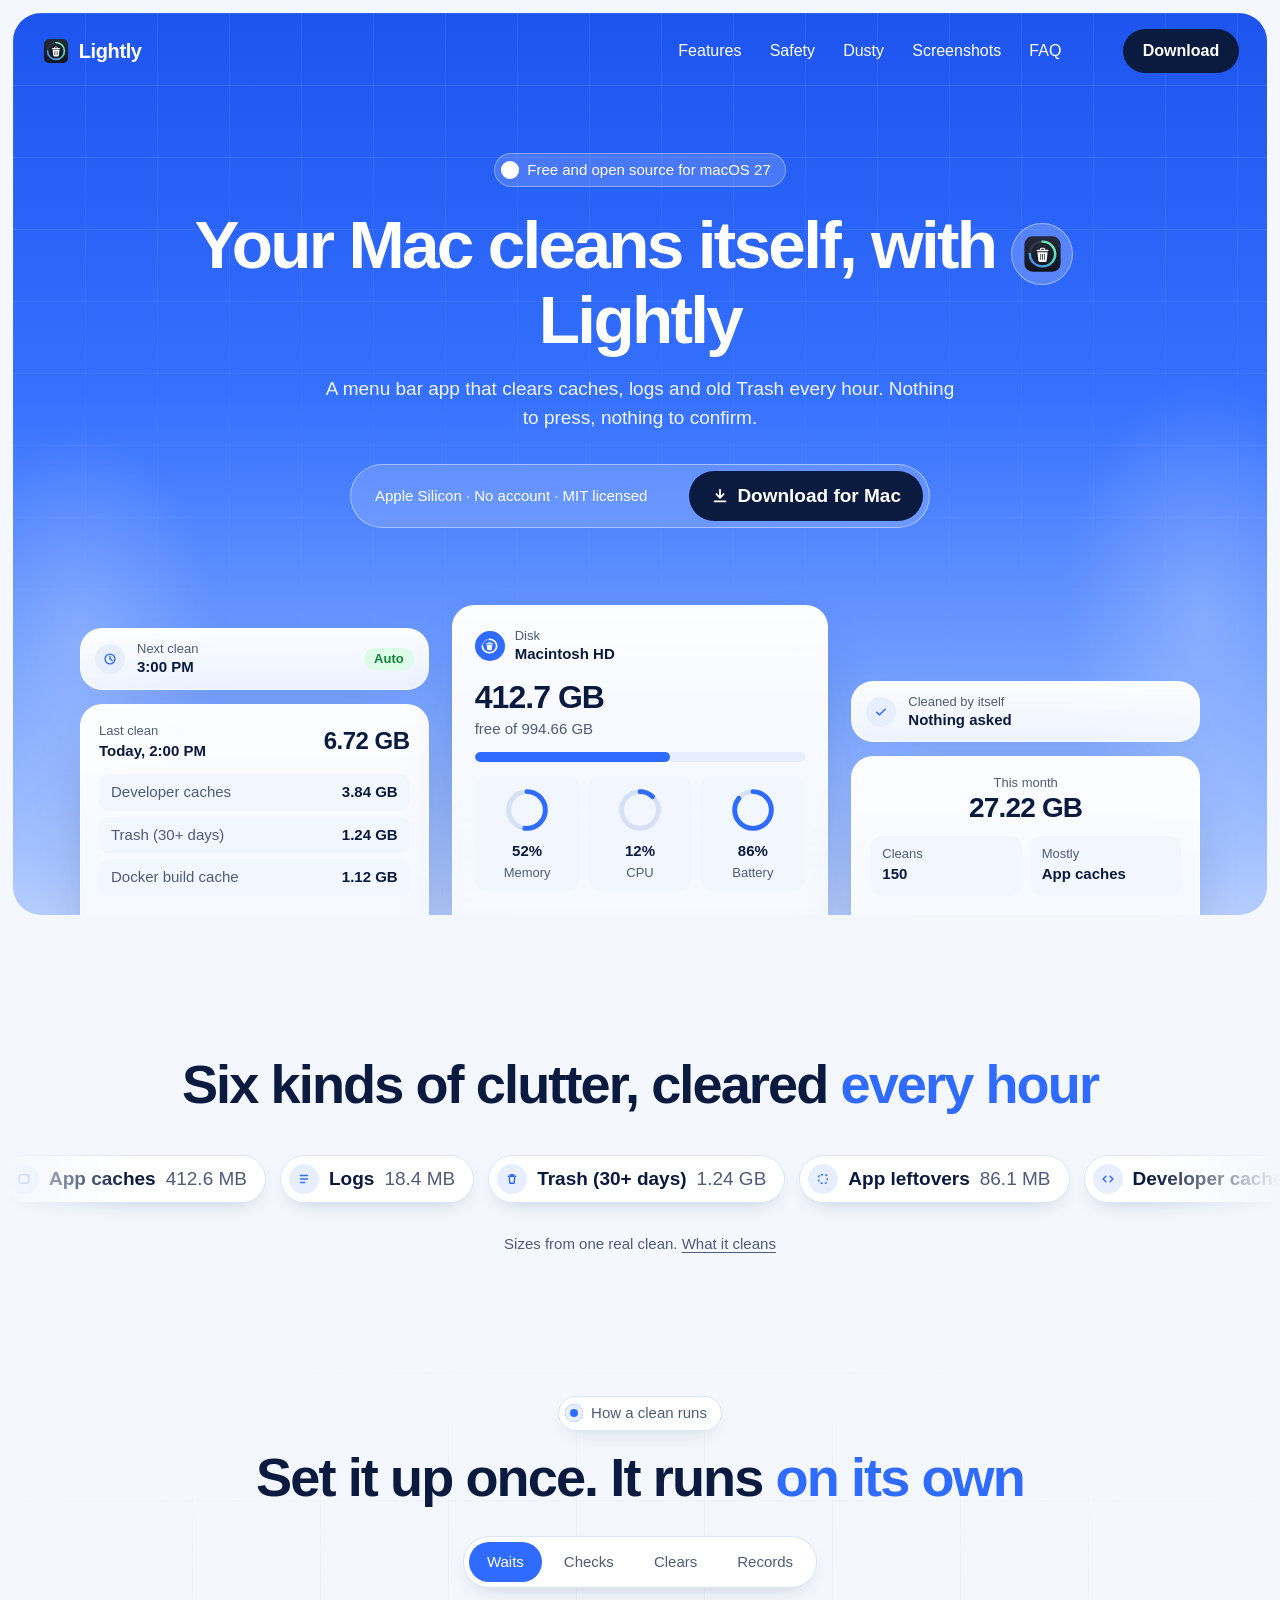
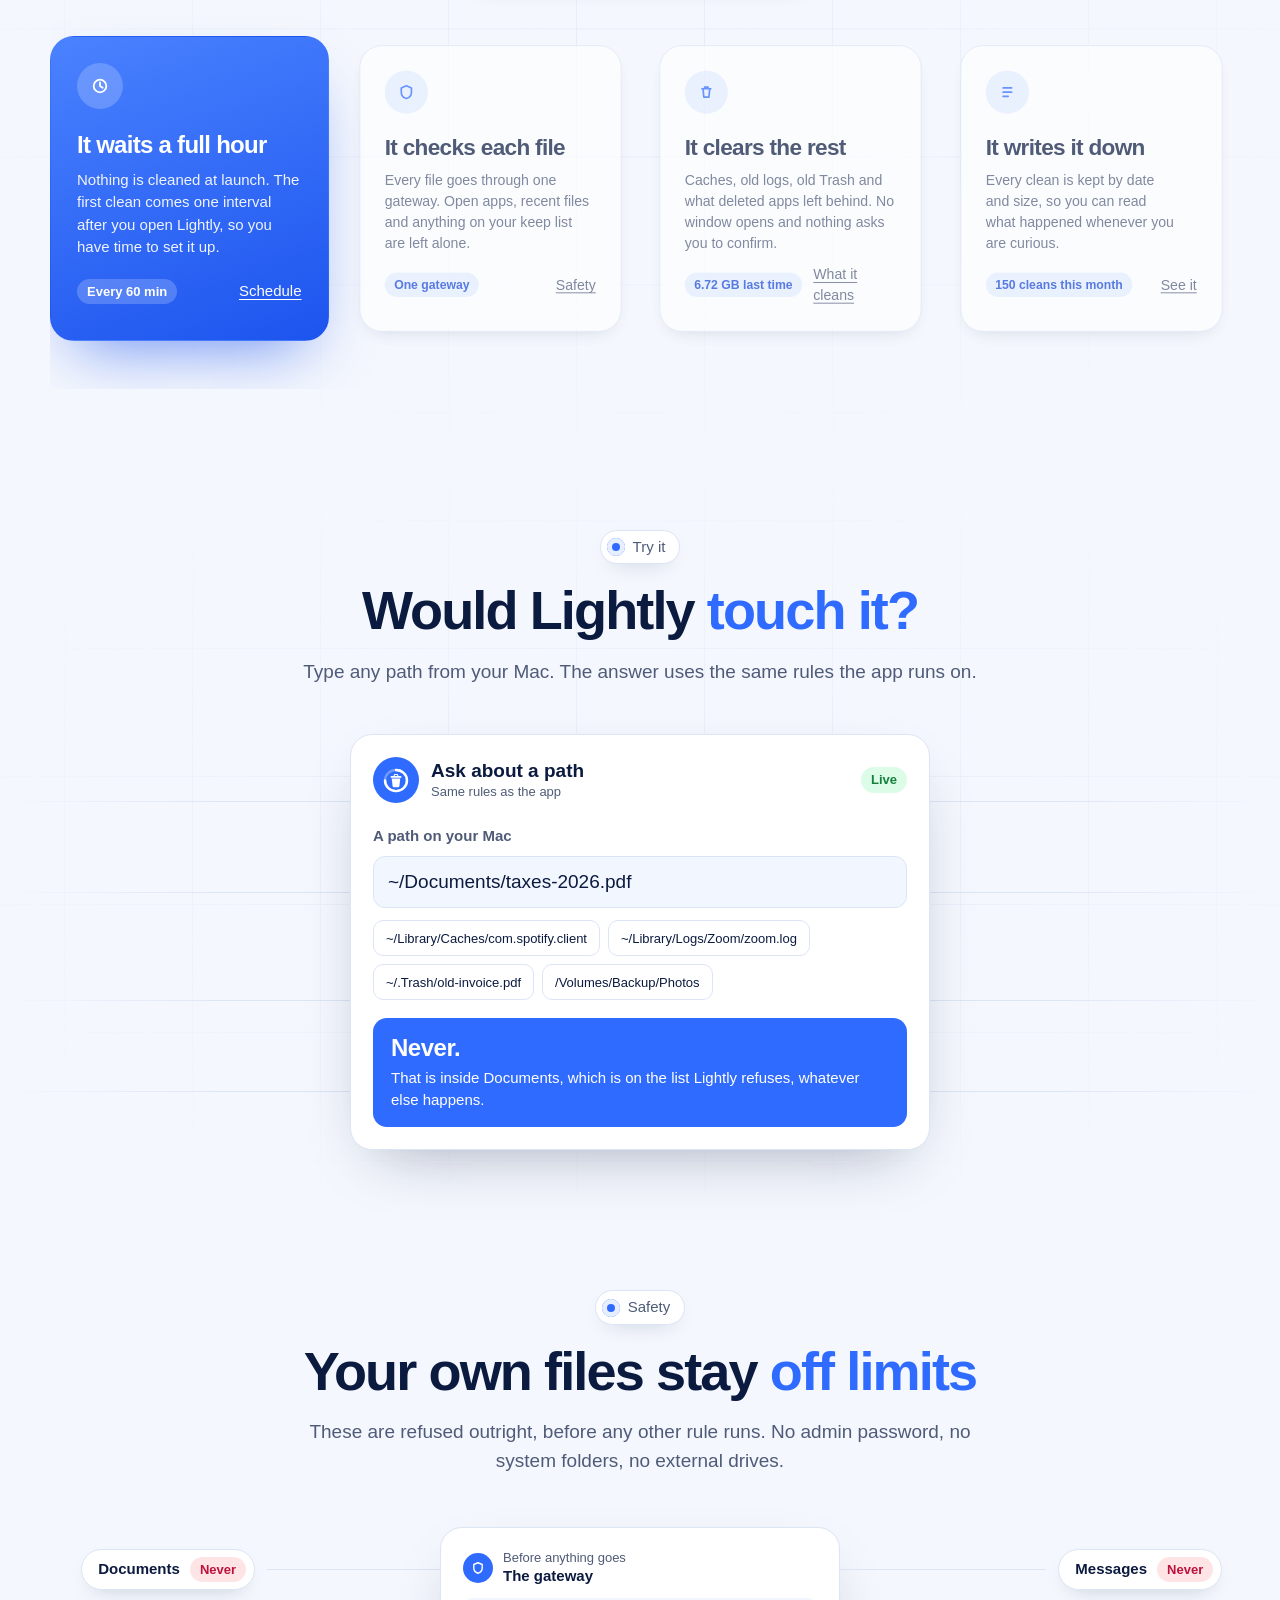
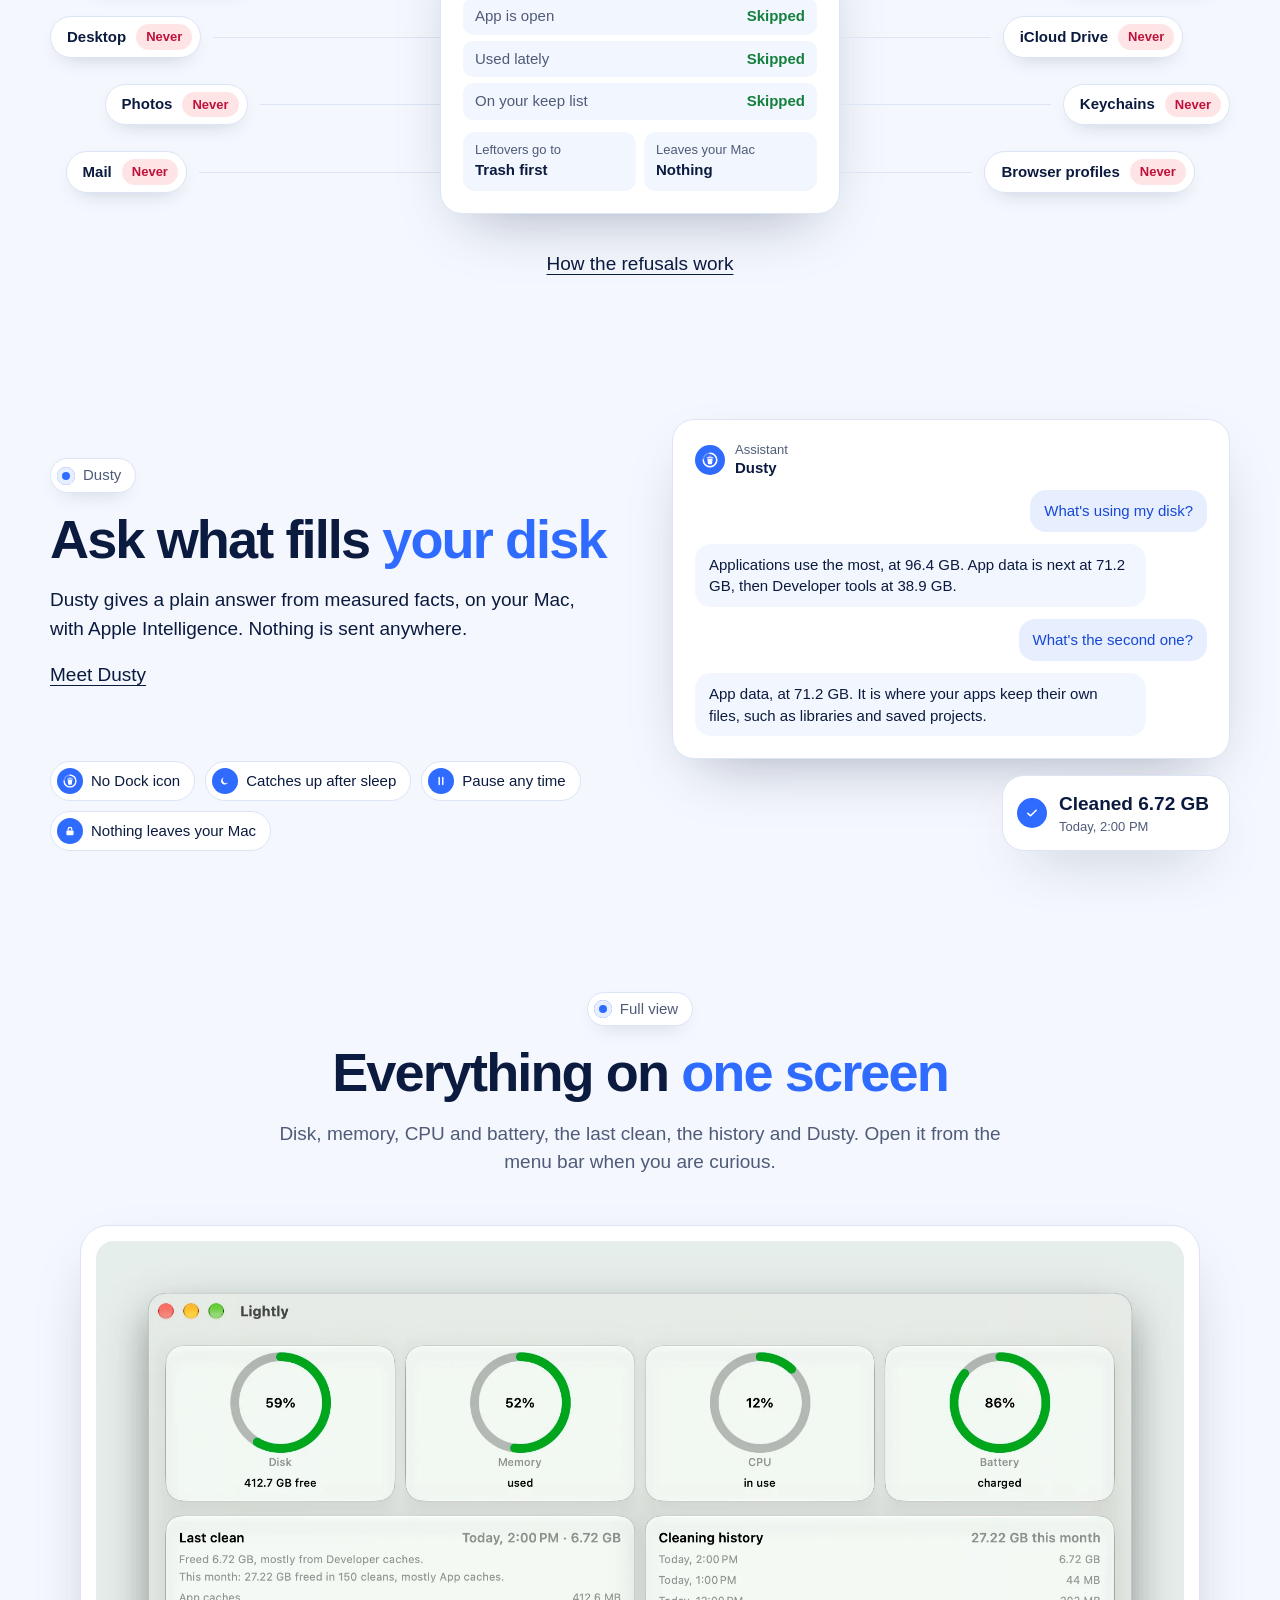
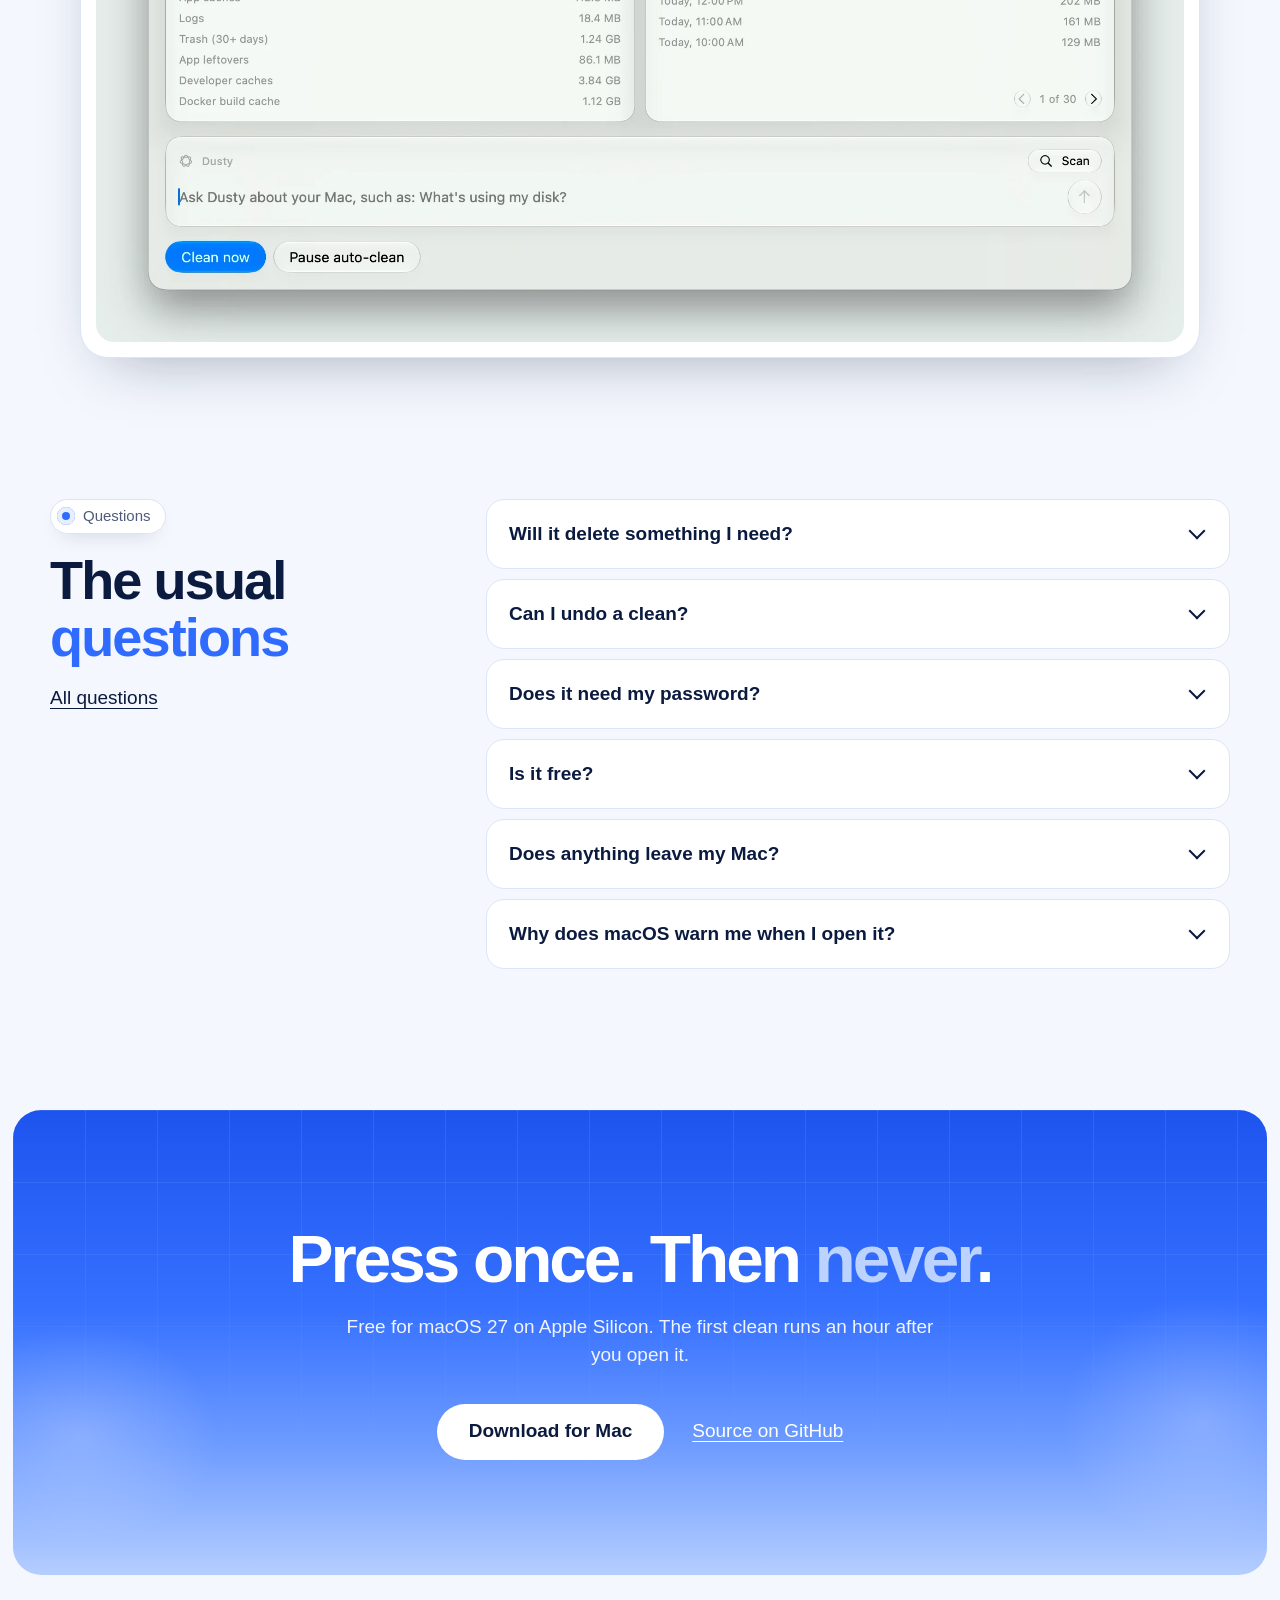
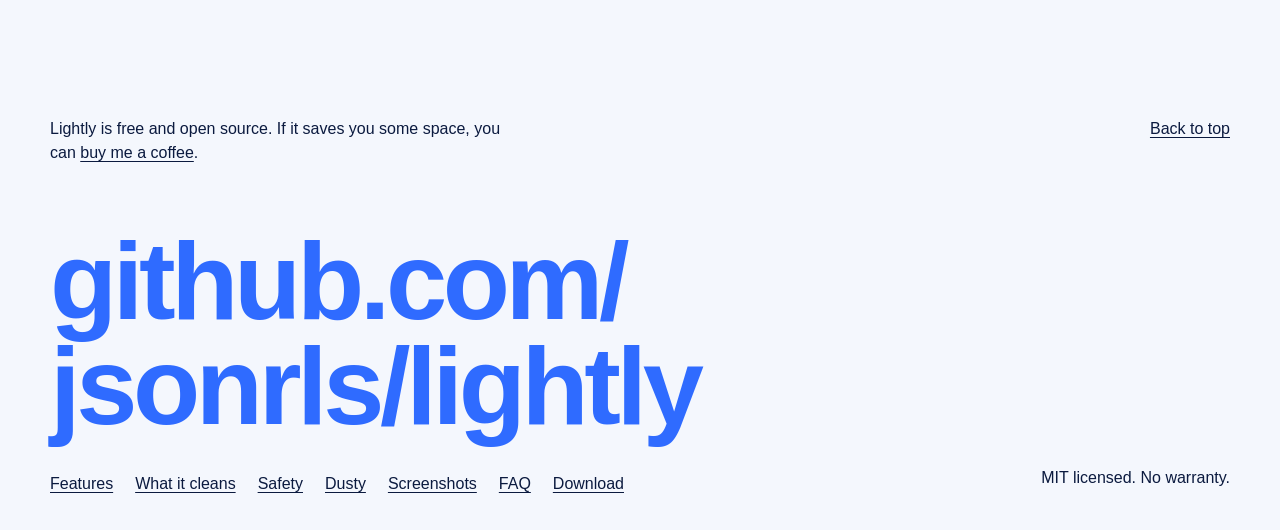
==== commit f3d3b288: "feat: blue card redesign across the site, plus a Buy me a coffee button Rebuild the landing page aro" ====
--- a/index.html
+++ b/index.html
@@ -8,114 +8,245 @@
 <meta property="og:title" content="Lightly: the Mac cleaner with nothing to press">
 <meta property="og:description" content="Lightly is a free, open source Mac menu bar app that clears caches, logs and old Trash by itself, every hour.">
 <meta property="og:type" content="website">
-<meta name="theme-color" content="#f6f8f8">
+<meta name="theme-color" content="#2f6bff">
 <link rel="icon" href="assets/icon.svg" type="image/svg+xml">
 <link rel="apple-touch-icon" href="assets/icon.png">
 <link rel="preconnect" href="https://api.fontshare.com">
 <link rel="preconnect" href="https://cdn.fontshare.com" crossorigin>
 <link href="https://api.fontshare.com/v2/css?f[]=general-sans@400,500,600,700&display=swap" rel="stylesheet">
 <link rel="stylesheet" href="assets/site.css">
+<link rel="stylesheet" href="assets/theme.css">
 <script>document.documentElement.classList.add('js')</script>
 </head>
-<body>
+<body class="home">
 <a class="skip" href="#main">Skip to content</a>
+<div class="sky">
 <header class="bar">
   <a class="mark" href="index.html"><img src="assets/icon.svg" alt="" width="30" height="30">Lightly</a>
   <nav aria-label="Main"><ul><li><a href="features.html">Features</a></li><li><a href="safety.html">Safety</a></li><li><a href="dusty.html">Dusty</a></li><li><a href="screenshots.html">Screenshots</a></li><li><a href="faq.html">FAQ</a></li></ul></nav>
-  <details class="menu"><summary>Menu</summary><ul><li><a href="features.html">Features</a></li><li><a href="cleans.html">What it cleans</a></li><li><a href="safety.html">Safety</a></li><li><a href="dusty.html">Dusty</a></li><li><a href="screenshots.html">Screenshots</a></li><li><a href="faq.html">FAQ</a></li></ul></details>
-  <a class="button" href="download.html">Download</a>
+  <details class="menu"><summary>Menu</summary><ul><li><a href="features.html">Features</a></li><li><a href="cleans.html">What it cleans</a></li><li><a href="safety.html">Safety</a></li><li><a href="dusty.html">Dusty</a></li><li><a href="screenshots.html">Screenshots</a></li><li><a href="faq.html">FAQ</a></li><li><a href="https://www.buymeacoffee.com/jsonrls">Buy me a coffee</a></li></ul></details>
+  <div class="bmc"><script type="text/javascript" src="https://cdnjs.buymeacoffee.com/1.0.0/button.prod.min.js" data-name="bmc-button" data-slug="jsonrls" data-color="#FFDD00" data-emoji="☕"  data-font="Cookie" data-text="Buy me a coffee" data-outline-color="#000000" data-font-color="#000000" data-coffee-color="#ffffff" ></script></div>
+  <a class="button dark" href="download.html">Download</a>
 </header>
-<main id="main">
-<section class="hero">
-  <h1 class="line">Nothing to <button class="press" type="button" aria-label="press"><img src="assets/shots/clean-now.webp" alt="" width="1079" height="302" fetchpriority="high" decoding="async"></button></h1>
-  <div class="hero-row">
-    <p>Lightly is a free Mac menu bar app that clears caches, logs and old Trash by itself, every hour.</p>
-    <div class="hero-act"><a class="link" href="cleans.html">What it cleans</a><a class="button" href="download.html">Download for Mac</a></div>
-    <p class="press-note quiet" role="status"></p>
-  </div>
-</section>
-<figure class="stage">
-  <div class="stage-bar" data-ui><span class="stage-icon"><img src="assets/menubar.svg" alt="Lightly in the menu bar" width="19" height="19"></span><span>Sat 2:04 PM</span></div>
-  <div class="stage-shots shutter">
-    <img src="assets/shots/full-dark.webp" alt="Lightly's full view with rings for disk, memory, CPU and battery, the last clean by category, the cleaning history and Dusty" width="1992" height="1284" class="stage-full" fetchpriority="high" decoding="async">
-    <img src="assets/shots/popover-dark.webp" alt="Lightly's menu bar window, showing 412.7 GB free and a last clean of 6.72 GB" width="792" height="1144" class="stage-pop" fetchpriority="high" decoding="async">
-  </div>
-</figure>
-
-<section class="section" aria-labelledby="ask-title">
-  <div class="ask-head" data-rise>
-    <h2 id="ask-title">Would Lightly touch it?</h2>
-    <p class="lead">Type any path from your Mac. The answer uses the same rules the app runs on.</p>
-  </div>
-  <form class="ask" data-ask>
-    <label class="sr" for="ask-path">A path on your Mac</label>
-    <input class="ask-input" id="ask-path" data-ui value="~/Documents/taxes-2026.pdf" spellcheck="false" autocomplete="off" autocapitalize="off" autocorrect="off">
-    <div class="ask-answer" aria-live="polite">
-      <p class="ask-word">Never.</p>
-      <p class="ask-why">That is inside Documents, which is on the list Lightly refuses, whatever else happens.</p>
-    </div>
-    <div class="ask-try">
-      <button class="chip" type="button">~/Library/Caches/com.spotify.client</button>
-      <button class="chip" type="button">~/Library/Logs/Zoom/zoom.log</button>
-      <button class="chip" type="button">~/.Trash/old-invoice.pdf</button>
-      <button class="chip" type="button">/Volumes/Backup/Photos</button>
-    </div>
-  </form>
-</section>
-
-<section class="stages" aria-label="What happens in a clean">
-  <div class="stages-text">
-    <div class="stage-copy">
-      <div class="stage-text" data-stage="0"><h2>First, it waits a&nbsp;full hour.</h2><p>Nothing is cleaned at launch. The first clean comes one interval after you open Lightly, so you have time to set it up.</p></div>
-      <div class="stage-text" data-stage="1"><h2>Then it checks what it may clear.</h2><p>Each file goes through one gateway. Open apps, recent files and anything on your own keep list are left alone.</p></div>
-      <div class="stage-text" data-stage="2"><h2>It clears the rest on its own.</h2><p>Caches, old logs, old Trash and whatever deleted apps left behind. No window opens and nothing asks you to confirm.</p></div>
-      <div class="stage-text" data-stage="3"><h2>Then it writes it all down.</h2><p>Every clean is kept by date and size, so you can read what happened whenever you are curious.</p></div>
-    </div>
-  </div>
-  <div class="stages-pics">
-    <img src="assets/shots/schedule-dark.webp" alt="Auto-clean settings, set to clean every hour" width="774" height="190" class="stage-pic shot" data-stage="0" loading="lazy" decoding="async">
-    <img src="assets/shots/categories-dark.webp" alt="The six cleaning categories, each with its own switch" width="774" height="560" class="stage-pic shot" data-stage="1" loading="lazy" decoding="async">
-    <img src="assets/shots/last-clean-dark.webp" alt="The last clean, 6.72 GB, split into six categories" width="850" height="367" class="stage-pic shot panel" data-stage="2" loading="lazy" decoding="async">
-    <img src="assets/shots/history-dark.webp" alt="The cleaning history, one row for each hourly clean" width="849" height="367" class="stage-pic shot panel" data-stage="3" loading="lazy" decoding="async">
-  </div>
-  <div class="stages-control">
-    <div class="range"><label class="sr" for="stage-range">Stage of a clean</label><input id="stage-range" type="range" min="0" max="3" step="1" value="0"></div>
-    <ol class="stage-names"><li>Waits</li><li>Checks</li><li>Clears</li><li>Records</li></ol>
-  </div>
-</section>
-
-<section class="section">
-  <div class="axis-head" data-rise><h2>It stays out of sight.</h2></div>
-  <div class="axis-row" data-rise>
-    <div class="axis-text"><h3>No Dock icon, no main window</h3><p>A small white ring in the menu bar is all you see. It opens at login, then runs in the background.</p></div>
-    <img src="assets/shots/gauges-light.webp" alt="Disk, memory, CPU and battery rings in the menu bar window" width="582" height="395" class="axis-pic mid shot tile" loading="lazy" decoding="async">
-  </div>
-  <div class="axis-row" data-rise>
-    <div class="axis-text"><h3>Catches up after sleep</h3><p>If your Mac was asleep on the hour, the clean runs at the next wake. Pause it any time from Settings.</p></div>
-    <img src="assets/shots/schedule-light.webp" alt="Clean automatically switch and interval picker" width="774" height="190" class="axis-pic wide shot tile" loading="lazy" decoding="async">
-  </div>
-  <div class="axis-row" data-rise>
-    <div class="axis-text"><h3>Dusty explains the rest</h3><p>Ask what is using your disk. Dusty answers from measured facts, on your Mac, with Apple Intelligence.</p><a class="link" href="dusty.html">Meet Dusty</a></div>
-    <img src="assets/shots/last-clean-light.webp" alt="A plain-words summary of the last clean" width="850" height="367" class="axis-pic wide shot tile panel" loading="lazy" decoding="async">
-  </div>
-  <div class="axis-row" data-rise>
-    <div class="axis-text"><h3>You choose what goes</h3><p>Switch off any category. Add any file or folder to Always kept and it is never cleaned.</p><a class="link" href="features.html">All features</a></div>
-    <img src="assets/shots/kept-light.webp" alt="The Always kept list in Settings" width="774" height="302" class="axis-pic mid shot tile" loading="lazy" decoding="async">
-  </div>
-</section>
-
-<section class="section">
-  <div class="names">
-    <h2>It never touches </h2>
-    <ul>
-      <li>Documents, </li><li>Desktop, </li><li>Downloads, </li><li>Photos, </li><li>Music, </li><li>Mail, </li><li>Messages, </li><li>iCloud Drive, </li><li>keychains, </li><li>browser profiles, </li><li>system folders, </li><li>external drives, </li><li>or anything you keep.</li>
+<section class="hero" id="main">
+  <p class="pill on-blue"><span class="dot"></span>Free and open source for macOS 27</p>
+  <h1>Your Mac cleans itself, with <span class="inline-mark"><img src="assets/icon.svg" alt="" width="48" height="48"></span>Lightly</h1>
+  <p class="hero-sub">A menu bar app that clears caches, logs and old Trash every hour. Nothing to press, nothing to confirm.</p>
+  <div class="cta-bar">
+    <span>Apple Silicon · No account · MIT licensed</span>
+    <a class="button dark" href="download.html"><svg viewBox="0 0 20 20" width="18" height="18" aria-hidden="true"><path d="M10 3v9m0 0-4-4m4 4 4-4M4 16h12" fill="none" stroke="currentColor" stroke-width="2" stroke-linecap="round" stroke-linejoin="round"/></svg>Download for Mac</a>
+  </div>
+
+  <div class="deck" role="img" aria-label="Lightly's menu bar window: 412.7 GB free, last clean today at 2:00 PM freed 6.72 GB, 27.22 GB freed this month in 150 cleans">
+    <div class="deck-col">
+      <div class="card ui slim" data-ui>
+        <span class="glyph"><svg viewBox="0 0 20 20" width="14" height="14" aria-hidden="true"><circle cx="10" cy="10" r="7" fill="none" stroke="currentColor" stroke-width="2"/><path d="M10 6v4l3 2" fill="none" stroke="currentColor" stroke-width="2" stroke-linecap="round"/></svg></span>
+        <span><small>Next clean</small>3:00 PM</span>
+        <span class="tag ok">Auto</span>
+      </div>
+      <div class="card ui" data-ui>
+        <p class="ui-row"><span><small>Last clean</small>Today, 2:00 PM</span><b class="num">6.72 GB</b></p>
+        <ul class="ui-list">
+          <li><span>Developer caches</span><b class="num">3.84 GB</b></li>
+          <li><span>Trash (30+ days)</span><b class="num">1.24 GB</b></li>
+          <li><span>Docker build cache</span><b class="num">1.12 GB</b></li>
+        </ul>
+      </div>
+    </div>
+    <div class="card ui tall" data-ui>
+      <p class="ui-head"><span class="glyph solid"><img src="assets/menubar.svg" alt="" width="14" height="14"></span><span><small>Disk</small>Macintosh HD</span></p>
+      <p class="ui-big num">412.7 GB <small>free of 994.66 GB</small></p>
+      <span class="meter" style="--v:59%"></span>
+      <div class="rings">
+        <span class="ring" style="--v:52"><svg viewBox="0 0 36 36"><circle cx="18" cy="18" r="15" pathLength="100"/><circle cx="18" cy="18" r="15" pathLength="100"/></svg><b class="num">52%</b><small>Memory</small></span>
+        <span class="ring" style="--v:12"><svg viewBox="0 0 36 36"><circle cx="18" cy="18" r="15" pathLength="100"/><circle cx="18" cy="18" r="15" pathLength="100"/></svg><b class="num">12%</b><small>CPU</small></span>
+        <span class="ring" style="--v:86"><svg viewBox="0 0 36 36"><circle cx="18" cy="18" r="15" pathLength="100"/><circle cx="18" cy="18" r="15" pathLength="100"/></svg><b class="num">86%</b><small>Battery</small></span>
+      </div>
+    </div>
+    <div class="deck-col">
+      <div class="card ui slim" data-ui>
+        <span class="glyph"><svg viewBox="0 0 20 20" width="14" height="14" aria-hidden="true"><path d="M4 10.5 8 14l8-8" fill="none" stroke="currentColor" stroke-width="2.2" stroke-linecap="round" stroke-linejoin="round"/></svg></span>
+        <span><small>Cleaned by itself</small>Nothing asked</span>
+      </div>
+      <div class="card ui" data-ui>
+        <p class="ui-center"><small>This month</small><b class="num">27.22 GB</b></p>
+        <div class="split">
+          <p><small>Cleans</small><b class="num">150</b></p>
+          <p><small>Mostly</small><b>App caches</b></p>
+        </div>
+      </div>
+    </div>
+  </div>
+</section>
+</div>
+
+<main class="body">
+<section class="strip" aria-labelledby="strip-title">
+  <h2 id="strip-title">Six kinds of clutter, cleared <em>every hour</em></h2>
+  <div class="marquee">
+    <ul class="marquee-track">
+      <li><span class="glyph"><svg viewBox="0 0 20 20" width="14" height="14" aria-hidden="true"><rect x="3" y="4" width="14" height="12" rx="3" fill="none" stroke="currentColor" stroke-width="2"/></svg></span>App caches <b class="num">412.6 MB</b></li>
+      <li><span class="glyph"><svg viewBox="0 0 20 20" width="14" height="14" aria-hidden="true"><path d="M5 5h10M5 10h10M5 15h6" stroke="currentColor" stroke-width="2" stroke-linecap="round"/></svg></span>Logs <b class="num">18.4 MB</b></li>
+      <li><span class="glyph"><svg viewBox="0 0 20 20" width="14" height="14" aria-hidden="true"><path d="M4 6h12M8 6V4h4v2M6 6l1 10h6l1-10" fill="none" stroke="currentColor" stroke-width="2" stroke-linejoin="round"/></svg></span>Trash (30+ days) <b class="num">1.24 GB</b></li>
+      <li><span class="glyph"><svg viewBox="0 0 20 20" width="14" height="14" aria-hidden="true"><rect x="4" y="4" width="12" height="12" rx="3" fill="none" stroke="currentColor" stroke-width="2" stroke-dasharray="3 3"/></svg></span>App leftovers <b class="num">86.1 MB</b></li>
+      <li><span class="glyph"><svg viewBox="0 0 20 20" width="14" height="14" aria-hidden="true"><path d="m7 6-4 4 4 4m6-8 4 4-4 4" fill="none" stroke="currentColor" stroke-width="2" stroke-linecap="round" stroke-linejoin="round"/></svg></span>Developer caches <b class="num">3.84 GB</b></li>
+      <li><span class="glyph"><svg viewBox="0 0 20 20" width="14" height="14" aria-hidden="true"><path d="M3 11h14l-1 4H4zM5 11V8h3v3m0-3V5h3v6m0-3h3v3" fill="none" stroke="currentColor" stroke-width="2" stroke-linejoin="round"/></svg></span>Docker build cache <b class="num">1.12 GB</b></li>
     </ul>
   </div>
-  <p class="measure" style="margin-top:32px"><a class="link" href="safety.html">How the refusals work</a></p>
-</section>
-
-<section class="section">
-  <h2 class="faq-head">The usual questions</h2>
+  <p class="strip-note">Sizes from one real clean. <a class="link" href="cleans.html">What it cleans</a></p>
+</section>
+
+<section class="steps-sec lined" aria-labelledby="steps-title" data-steps>
+  <div class="center-head" data-rise>
+    <p class="pill"><span class="dot"></span>How a clean runs</p>
+    <h2 id="steps-title">Set it up once. It runs <em>on its own</em></h2>
+  </div>
+  <div class="seg" role="group" aria-label="Stage of a clean">
+    <button type="button" aria-pressed="true">Waits</button>
+    <button type="button" aria-pressed="false">Checks</button>
+    <button type="button" aria-pressed="false">Clears</button>
+    <button type="button" aria-pressed="false">Records</button>
+  </div>
+  <div class="steps-view">
+    <ol class="steps-track">
+      <li class="step-card">
+        <span class="glyph big"><svg viewBox="0 0 20 20" width="18" height="18" aria-hidden="true"><circle cx="10" cy="10" r="7" fill="none" stroke="currentColor" stroke-width="2"/><path d="M10 6v4l3 2" fill="none" stroke="currentColor" stroke-width="2" stroke-linecap="round"/></svg></span>
+        <h3>It waits a full hour</h3>
+        <p>Nothing is cleaned at launch. The first clean comes one interval after you open Lightly, so you have time to set it up.</p>
+        <p class="step-foot"><span class="tag">Every 60 min</span><a class="link" href="features.html">Schedule</a></p>
+      </li>
+      <li class="step-card">
+        <span class="glyph big"><svg viewBox="0 0 20 20" width="18" height="18" aria-hidden="true"><path d="M10 2.5 16 5v5c0 3.6-2.6 6.4-6 7.5-3.4-1.1-6-3.9-6-7.5V5z" fill="none" stroke="currentColor" stroke-width="2" stroke-linejoin="round"/></svg></span>
+        <h3>It checks each file</h3>
+        <p>Every file goes through one gateway. Open apps, recent files and anything on your keep list are left alone.</p>
+        <p class="step-foot"><span class="tag">One gateway</span><a class="link" href="safety.html">Safety</a></p>
+      </li>
+      <li class="step-card">
+        <span class="glyph big"><svg viewBox="0 0 20 20" width="18" height="18" aria-hidden="true"><path d="M4 6h12M8 6V4h4v2M6 6l1 10h6l1-10" fill="none" stroke="currentColor" stroke-width="2" stroke-linejoin="round"/></svg></span>
+        <h3>It clears the rest</h3>
+        <p>Caches, old logs, old Trash and what deleted apps left behind. No window opens and nothing asks you to confirm.</p>
+        <p class="step-foot"><span class="tag num">6.72 GB last time</span><a class="link" href="cleans.html">What it cleans</a></p>
+      </li>
+      <li class="step-card">
+        <span class="glyph big"><svg viewBox="0 0 20 20" width="18" height="18" aria-hidden="true"><path d="M5 5h10M5 10h10M5 15h6" stroke="currentColor" stroke-width="2" stroke-linecap="round"/></svg></span>
+        <h3>It writes it down</h3>
+        <p>Every clean is kept by date and size, so you can read what happened whenever you are curious.</p>
+        <p class="step-foot"><span class="tag num">150 cleans this month</span><a class="link" href="screenshots.html">See it</a></p>
+      </li>
+    </ol>
+  </div>
+</section>
+
+<section class="ask-sec lined" aria-labelledby="ask-title">
+  <div class="center-head" data-rise>
+    <p class="pill"><span class="dot"></span>Try it</p>
+    <h2 id="ask-title">Would Lightly <em>touch it?</em></h2>
+    <p class="sub">Type any path from your Mac. The answer uses the same rules the app runs on.</p>
+  </div>
+  <div class="ask-wrap">
+    <div class="wires" aria-hidden="true"><i></i><i></i><i></i><i></i></div>
+    <form class="ask card" data-ask>
+      <div class="ask-top">
+        <span class="glyph big solid"><img src="assets/menubar.svg" alt="" width="18" height="18"></span>
+        <p><b>Ask about a path</b><small>Same rules as the app</small></p>
+        <span class="tag ok">Live</span>
+      </div>
+      <label class="field-label" for="ask-path">A path on your Mac</label>
+      <input class="ask-input" id="ask-path" value="~/Documents/taxes-2026.pdf" spellcheck="false" autocomplete="off" autocapitalize="off" autocorrect="off">
+      <div class="ask-try">
+        <button class="chip" type="button">~/Library/Caches/com.spotify.client</button>
+        <button class="chip" type="button">~/Library/Logs/Zoom/zoom.log</button>
+        <button class="chip" type="button">~/.Trash/old-invoice.pdf</button>
+        <button class="chip" type="button">/Volumes/Backup/Photos</button>
+      </div>
+      <div class="ask-answer" aria-live="polite">
+        <p class="ask-word">Never.</p>
+        <p class="ask-why">That is inside Documents, which is on the list Lightly refuses, whatever else happens.</p>
+      </div>
+    </form>
+  </div>
+</section>
+
+<section class="safe-sec" aria-labelledby="safe-title">
+  <div class="center-head" data-rise>
+    <p class="pill"><span class="dot"></span>Safety</p>
+    <h2 id="safe-title">Your own files stay <em>off limits</em></h2>
+    <p class="sub">These are refused outright, before any other rule runs. No admin password, no system folders, no external drives.</p>
+  </div>
+  <div class="hub">
+    <ul class="hub-side left">
+      <li><span class="node">Documents <span class="tag no">Never</span></span></li>
+      <li><span class="node">Desktop <span class="tag no">Never</span></span></li>
+      <li><span class="node">Photos <span class="tag no">Never</span></span></li>
+      <li><span class="node">Mail <span class="tag no">Never</span></span></li>
+    </ul>
+    <div class="card hub-card" data-ui>
+      <p class="ui-head"><span class="glyph solid"><svg viewBox="0 0 20 20" width="14" height="14" aria-hidden="true"><path d="M10 2.5 16 5v5c0 3.6-2.6 6.4-6 7.5-3.4-1.1-6-3.9-6-7.5V5z" fill="none" stroke="currentColor" stroke-width="2" stroke-linejoin="round"/></svg></span><span><small>Before anything goes</small>The gateway</span></p>
+      <ul class="ui-list">
+        <li><span>App is open</span><b>Skipped</b></li>
+        <li><span>Used lately</span><b>Skipped</b></li>
+        <li><span>On your keep list</span><b>Skipped</b></li>
+      </ul>
+      <div class="split">
+        <p><small>Leftovers go to</small><b>Trash first</b></p>
+        <p><small>Leaves your Mac</small><b>Nothing</b></p>
+      </div>
+    </div>
+    <ul class="hub-side right">
+      <li><span class="node">Messages <span class="tag no">Never</span></span></li>
+      <li><span class="node">iCloud Drive <span class="tag no">Never</span></span></li>
+      <li><span class="node">Keychains <span class="tag no">Never</span></span></li>
+      <li><span class="node">Browser profiles <span class="tag no">Never</span></span></li>
+    </ul>
+  </div>
+  <p class="center-link"><a class="link" href="safety.html">How the refusals work</a></p>
+</section>
+
+<section class="dusty-sec" aria-labelledby="dusty-title">
+  <div class="dusty-text" data-rise>
+    <p class="pill"><span class="dot"></span>Dusty</p>
+    <h2 id="dusty-title">Ask what fills <em>your disk</em></h2>
+    <p>Dusty gives a plain answer from measured facts, on your Mac, with Apple Intelligence. Nothing is sent anywhere.</p>
+    <p><a class="link" href="dusty.html">Meet Dusty</a></p>
+  </div>
+  <div class="dusty-pics">
+    <div class="card chat" data-ui>
+      <p class="ui-head"><span class="glyph solid"><img src="assets/menubar.svg" alt="" width="14" height="14"></span><span><small>Assistant</small>Dusty</span></p>
+      <p class="bubble me">What's using my disk?</p>
+      <p class="bubble">Applications use the most, at 96.4 GB. App data is next at 71.2 GB, then Developer tools at 38.9 GB.</p>
+      <p class="bubble me">What's the second one?</p>
+      <p class="bubble">App data, at 71.2 GB. It is where your apps keep their own files, such as libraries and saved projects.</p>
+    </div>
+    <div class="card toast" data-ui>
+      <span class="glyph solid"><svg viewBox="0 0 20 20" width="14" height="14" aria-hidden="true"><path d="M4 10.5 8 14l8-8" fill="none" stroke="currentColor" stroke-width="2.2" stroke-linecap="round" stroke-linejoin="round"/></svg></span>
+      <p>Cleaned 6.72 GB <small>Today, 2:00 PM</small></p>
+    </div>
+  </div>
+  <ul class="feature-chips">
+    <li><span class="glyph solid"><img src="assets/menubar.svg" alt="" width="12" height="12"></span>No Dock icon</li>
+    <li><span class="glyph solid"><svg viewBox="0 0 20 20" width="12" height="12" aria-hidden="true"><path d="M15 12a6 6 0 1 1-7-8 5 5 0 0 0 7 8z" fill="currentColor"/></svg></span>Catches up after sleep</li>
+    <li><span class="glyph solid"><svg viewBox="0 0 20 20" width="12" height="12" aria-hidden="true"><path d="M7 4v12M13 4v12" stroke="currentColor" stroke-width="2.4" stroke-linecap="round"/></svg></span>Pause any time</li>
+    <li><span class="glyph solid"><svg viewBox="0 0 20 20" width="12" height="12" aria-hidden="true"><rect x="4" y="9" width="12" height="8" rx="2" fill="currentColor"/><path d="M7 9V7a3 3 0 0 1 6 0v2" fill="none" stroke="currentColor" stroke-width="2"/></svg></span>Nothing leaves your Mac</li>
+  </ul>
+</section>
+
+<section class="show-sec" aria-labelledby="show-title">
+  <div class="center-head" data-rise>
+    <p class="pill"><span class="dot"></span>Full view</p>
+    <h2 id="show-title">Everything on <em>one screen</em></h2>
+    <p class="sub">Disk, memory, CPU and battery, the last clean, the history and Dusty. Open it from the menu bar when you are curious.</p>
+  </div>
+  <figure class="show">
+    <img src="assets/shots/full-light.webp" alt="Lightly's full view with rings for disk, memory, CPU and battery, the last clean by category, the cleaning history and Dusty" width="1992" height="1284" loading="lazy" decoding="async">
+  </figure>
+</section>
+
+<section class="faq-sec" aria-labelledby="faq-title">
+  <div class="faq-side" data-rise>
+    <p class="pill"><span class="dot"></span>Questions</p>
+    <h2 id="faq-title">The usual <em>questions</em></h2>
+    <p><a class="link" href="faq.html">All questions</a></p>
+  </div>
   <div class="faq-list">
     <details><summary>Will it delete something I need?</summary><div class="answer"><p>It clears files your apps can make again, such as caches, plus logs and Trash past a set age. Your personal folders are refused outright. Cleaning is permanent, so read <a class="link" href="cleans.html">what it cleans</a> before you install.</p></div></details>
     <details><summary>Can I undo a clean?</summary><div class="answer"><p>Only for app leftovers, which go to the Trash first. Everything else is deleted for good, with no confirmation.</p></div></details>
@@ -124,17 +255,15 @@
     <details><summary>Does anything leave my Mac?</summary><div class="answer"><p>No. The app has no network code and no analytics. Dusty runs on Apple Intelligence on the Mac itself.</p></div></details>
     <details><summary>Why does macOS warn me when I open it?</summary><div class="answer"><p>This build is not notarized by Apple. Choose Open Anyway in Privacy &amp; Security. The <a class="link" href="download.html">download page</a> has the steps.</p></div></details>
   </div>
-  <p class="faq-more"><a class="link" href="faq.html">All questions</a></p>
-</section>
-
-<section class="close field">
-  <h2>Press once.<br>Then never.</h2>
-  <div class="close-row">
-    <p>Free for macOS 27 on Apple Silicon. The first clean runs an hour after you open it.</p>
-    <div><a class="button" href="download.html">Download for Mac</a></div>
-  </div>
+</section>
+
+<section class="close-sky" aria-labelledby="close-title">
+  <h2 id="close-title">Press once. Then <em>never</em>.</h2>
+  <p>Free for macOS 27 on Apple Silicon. The first clean runs an hour after you open it.</p>
+  <div class="close-act"><a class="button light" href="download.html">Download for Mac</a><a class="link" href="https://github.com/jsonrls/lightly">Source on GitHub</a></div>
 </section>
 </main>
+
 <footer class="footer">
   <div class="footer-top">
     <p>Lightly is free and open source. If it saves you some space, you can <a href="https://www.buymeacoffee.com/jsonrls">buy me a coffee</a>.</p>
--- a/assets/site.css
+++ b/assets/site.css
@@ -108,26 +108,6 @@
 .page-head h1 { font-size: clamp(3rem, 8.6vw, 8.75rem); }
 .page-head .intro { margin-top: clamp(28px, 3.4vw, 48px); max-width: 36em; }
 
-/* Home hero */
-.hero { padding: clamp(20px, 2.6vw, 40px) var(--m) clamp(24px, 3vw, 40px); }
-.hero h1 { white-space: nowrap; }
-.press { padding: 0; border: 0; background: none; cursor: pointer; height: 1em; transition: transform 160ms var(--ease-out); }
-.press img { height: 100%; width: auto; }
-.press:active { transform: translateY(0.02em) scale(0.97); }
-.press.spent img { opacity: 0.45; transition: opacity 400ms ease; }
-.hero-row { display: grid; grid-template-columns: repeat(12, minmax(0, 1fr)); column-gap: clamp(16px, 2vw, 32px); align-items: center; margin-top: clamp(20px, 2.6vw, 36px); }
-.hero-row p { grid-column: 1 / span 7; font-size: var(--step-lead); line-height: 1.3; }
-.hero-act { grid-column: 9 / -1; display: flex; flex-wrap: wrap; align-items: center; justify-content: flex-end; gap: 12px 24px; }
-.hero-row .press-note { grid-column: 1 / -1; min-height: 1.5em; margin-top: 10px; font-size: 1rem; line-height: 1.5; }
-
-.stage { position: relative; background: var(--field); }
-.stage-bar { display: flex; justify-content: flex-end; align-items: center; gap: 16px; height: 34px; padding-inline: var(--m); color: var(--field-ink); font-size: 14px; font-weight: 500; background: #1d2536; }
-.stage-bar img { width: 19px; height: 19px; }
-.stage-icon { display: grid; place-items: center; width: 34px; height: 25px; border-radius: 7px; background: #39445c; }
-.stage-shots { display: flex; justify-content: center; align-items: flex-start; padding-inline: var(--m); max-width: 1600px; margin-inline: auto; }
-.stage-full { flex: 1992 1 0; min-width: 0; }
-.stage-pop { flex: 792 1 0; min-width: 0; }
-
 /* The path checker */
 .ask-head { display: grid; grid-template-columns: repeat(12, minmax(0, 1fr)); column-gap: clamp(16px, 2vw, 32px); align-items: end; }
 .ask-head h2 { grid-column: 1 / span 7; }
@@ -148,34 +128,6 @@
 .tone .chip { background: var(--bg); }
 .tone .chip[aria-pressed="true"] { background: var(--ink); color: var(--bg); }
 @media (hover: hover) and (pointer: fine) { .chip:not([aria-pressed="true"]):hover { background: var(--accent); } }
-
-/* A clean, in four stops */
-.stages { margin-top: var(--gap); display: grid; grid-template-columns: 1fr 1fr; grid-template-rows: 1fr auto; min-height: 88svh; }
-.stages-text { background: var(--surface); padding: clamp(40px, 5vw, 72px) var(--m) 32px; }
-.stages-pics { background: var(--field); display: grid; place-items: center; padding: 32px var(--m); }
-.stage-copy { display: grid; }
-.stage-copy > *, .stages-pics > * { grid-area: 1 / 1; }
-.stage-text p { margin-top: 20px; max-width: 30em; }
-.stages-control { grid-column: 1 / -1; background: var(--field); color: var(--field-ink); padding: 24px var(--m) 28px; }
-.range { position: relative; height: 44px; --done: 0; }
-.range::before, .range::after { content: ""; position: absolute; left: 0; top: 18px; height: 8px; border-radius: 4px; }
-.range::before { right: 0; background: #39445c; }
-.range::after { width: calc(16px + (100% - 32px) * var(--done)); background: var(--accent); }
-.range input { -webkit-appearance: none; appearance: none; position: relative; z-index: 1; display: block; width: 100%; height: 44px; background: none; margin: 0; cursor: grab; }
-.range input::-webkit-slider-runnable-track { height: 8px; background: none; }
-.range input::-moz-range-track { height: 8px; background: none; }
-.range input::-webkit-slider-thumb { -webkit-appearance: none; width: 32px; height: 32px; margin-top: -12px; border-radius: 50%; background: var(--accent); }
-.range input::-moz-range-thumb { width: 32px; height: 32px; border: 0; border-radius: 50%; background: var(--accent); }
-.stage-names { display: grid; grid-template-columns: repeat(4, 1fr); margin-top: 6px; font-size: 1rem; color: var(--field-muted); }
-.stage-names li:nth-child(2) { text-align: center; padding-right: 8%; }
-.stage-names li:nth-child(3) { text-align: center; padding-left: 8%; }
-.stage-names li:last-child { text-align: right; }
-.stage-names .on { color: var(--field-ink); font-weight: 600; }
-.js .stage-text, .js .stage-pic { opacity: 0; visibility: hidden; transition: opacity 200ms ease, visibility 0s 200ms; }
-.js .stage-text.on, .js .stage-pic.on { opacity: 1; visibility: visible; transition: opacity 200ms ease; }
-.stage-pic { max-width: min(100%, 560px); }
-html:not(.js) .stages-control { display: none; }
-html:not(.js) .stage-copy, html:not(.js) .stages-pics { display: flex; flex-direction: column; gap: 32px; }
 
 /* Rows hung from one axis */
 .axis-head { min-height: 36svh; display: flex; align-items: center; margin-left: calc((100% + 32px) / 12 * 4); }
@@ -218,14 +170,6 @@
 .faq-pic { grid-column: 1 / span 4; background: var(--surface); }
 .faq-split .faq-list { grid-column: 5 / -1; margin: 0; }
 
-/* The close */
-.close { min-height: 90svh; margin-top: var(--gap); padding: clamp(48px, 7vw, 96px) var(--m) 40px; display: flex; flex-direction: column; justify-content: space-between; gap: 64px; }
-.close h2 { font-size: var(--step-display); line-height: 0.92; letter-spacing: -0.04em; }
-.close-row { display: grid; grid-template-columns: repeat(12, minmax(0, 1fr)); column-gap: clamp(16px, 2vw, 32px); align-items: end; }
-.close-row p { grid-column: 1 / span 6; font-size: var(--step-lead); line-height: 1.3; }
-.close-row div { grid-column: 9 / -1; justify-self: end; }
-.close .button { min-height: 56px; padding: 0 36px; }
-
 .footer { min-height: 70svh; padding: 40px var(--m) 28px; background: var(--accent); color: var(--accent-ink); display: flex; flex-direction: column; justify-content: space-between; gap: 64px; }
 .footer-top { display: flex; flex-wrap: wrap; justify-content: space-between; gap: 16px 48px; font-size: 1rem; font-weight: 500; }
 .footer-top p { max-width: 30em; }
@@ -309,10 +253,6 @@
 @media (prefers-reduced-motion: no-preference) {
   .js [data-rise] > * { opacity: 0; transform: translateY(24px); transition: opacity 620ms var(--ease-out), transform 720ms var(--ease-out); transition-delay: calc(var(--i, 0) * 75ms); }
   .js [data-rise].in > * { opacity: 1; transform: none; }
-  .js .shutter { clip-path: inset(0 0 100% 0); transition: clip-path 1100ms var(--ease-in-out) 120ms; }
-  .js .shutter img { transform: scale(1.06); transition: transform 1500ms var(--ease-out) 120ms; }
-  .js .shutter.in { clip-path: inset(0); }
-  .js .shutter.in img { transform: none; }
   .js h1 { animation: settle 720ms var(--ease-out) both; }
   @keyframes settle { from { opacity: 0; transform: translateY(18px); } }
   .drift { animation: drift 16s ease-in-out infinite alternate; }
@@ -325,7 +265,6 @@
 
 /* Tablet */
 @media (max-width: 1040px) {
-  .close { min-height: 70svh; }
   .head-pair .pair-pic { grid-column: 1 / -1; }
   .bar nav { display: none; }
   .menu { display: block; position: relative; }
@@ -336,8 +275,6 @@
   .menu a { display: block; padding: 10px 12px; text-decoration: none; }
   .ask-head h2, .ask-head p { grid-column: 1 / -1; }
   .ask-head p { margin-top: 12px; }
-  .hero-row p { grid-column: 1 / -1; }
-  .hero-act { grid-column: 1 / -1; justify-content: flex-start; margin-top: 16px; }
   .axis-text { grid-column: 1 / span 7; }
   .axis-pic { grid-column: 8 / -1; }
   .axis-head, .faq-list, .faq-more { margin-left: 0; }
@@ -351,22 +288,12 @@
 @media (max-width: 640px) {
   :root { --gap: 96px; }
   h1 { font-size: 19vw; }
-  .hero h1 { font-size: 18.4vw; white-space: normal; }
-  .press { height: 0.92em; }
   .line { column-gap: 0.18em; row-gap: 0.16em; }
   .page-head h1 { font-size: 13.5vw; }
   .bar .button { padding: 0 16px; }
-  .stage-full { display: none; }
-  .stage-pop { flex: 0 1 400px; }
   .ask-input { font-size: 7.4vw; }
   .ask-word, .ask-why { grid-column: 1 / -1; }
   .ask-why { margin-top: 10px; }
-  .stages { grid-template-columns: 1fr; grid-template-rows: auto; min-height: 0; }
-  .stages-pics { order: 1; min-height: 46svh; }
-  .stages-text { order: 2; padding-top: 32px; padding-bottom: 32px; }
-  .stages-control { order: 3; }
-  .stage-names { grid-template-columns: 1fr 1fr; gap: 4px 12px; }
-  .stage-names li:nth-child(n) { text-align: left; padding: 0; }
   .axis-head { min-height: 0; padding-block: 12px 40px; }
   .axis-text, .axis-pic, .axis-side, .axis-wide { grid-column: 1 / -1; }
   .axis-wide { margin-top: 20px; }
@@ -379,11 +306,6 @@
   .faq-split { display: block; }
   .faq-pic { margin-bottom: 20px; }
   .warning { grid-template-columns: 1fr; }
-  .close { min-height: 70svh; }
-  .close h2 { font-size: 16vw; }
-  .close-row p, .close-row div { grid-column: 1 / -1; }
-  .close-row div { justify-self: stretch; margin-top: 24px; }
-  .close .button { width: 100%; }
   .footer-big { font-size: 12.5vw; }
   .footer-meta { flex-direction: column; }
   .facts > li, .facts.two > li { grid-column: 1 / -1; }
--- a/assets/theme.css
+++ b/assets/theme.css
@@ -0,0 +1,320 @@
+/* The blue theme for every page: a sky frame, white cards and a light body. Loaded after site.css. */
+:root {
+  --bg: #f4f7fd;
+  --ink: #0b1a3f;
+  --muted: #4f5b78;
+  --blue: #2f6bff;
+  --blue-deep: #1747d6;
+  --blue-soft: #e7efff;
+  --blue-pale: #bcd3ff;
+  --tint: #f2f6fe;
+  --line: #dce5f6;
+  --ok-bg: #dcfce7; --ok: #15803d;
+  --no-bg: #ffe4e6; --no: #be123c;
+  --frame: clamp(8px, 1vw, 14px);
+  --gap: clamp(96px, 11vw, 168px);
+  --lift: 0 24px 60px -28px rgba(11, 26, 63, 0.38);
+  --lift-small: 0 8px 22px -12px rgba(11, 26, 63, 0.28);
+  --sky: linear-gradient(180deg, #1d54ee 0%, #3570ff 42%, #6d9bff 72%, #b5ceff 100%);
+}
+::selection { background: var(--blue); color: #fff; }
+:focus-visible { outline-color: var(--blue); }
+.sky :focus-visible, .close-sky :focus-visible { outline-color: #fff; }
+h2 { font-size: clamp(2rem, 1.3rem + 2.6vw, 3.5rem); font-weight: 600; line-height: 1.06; letter-spacing: -0.035em; }
+h2 em, h1 em { font-style: normal; color: var(--blue); }
+.num { font-variant-numeric: tabular-nums; }
+
+/* Buttons */
+.button { background: var(--blue); color: #fff; gap: 8px; }
+.button.dark { background: var(--ink); color: #fff; }
+.button.light { background: #fff; color: var(--ink); }
+@media (hover: hover) and (pointer: fine) {
+  .button:hover { background: var(--blue-deep); }
+  .button.dark:hover { background: #1d2c57; }
+  .button.light:hover { background: var(--blue-soft); }
+}
+
+/* Small parts shared by every card */
+.pill { display: inline-flex; align-items: center; gap: 8px; padding: 5px 14px 5px 6px; border: 1px solid var(--line); border-radius: 999px; background: #fff; box-shadow: var(--lift-small); color: var(--muted); font-size: 0.9375rem; font-weight: 500; }
+.dot { width: 18px; height: 18px; border-radius: 50%; background: var(--blue); box-shadow: inset 0 0 0 5px var(--blue-soft); }
+.pill.on-blue { background: rgba(255, 255, 255, 0.16); border-color: rgba(255, 255, 255, 0.35); color: #fff; box-shadow: none; }
+.pill.on-blue .dot { background: #fff; box-shadow: inset 0 0 0 5px rgba(255, 255, 255, 0.45); }
+.glyph { display: inline-grid; place-items: center; flex: none; width: 30px; height: 30px; border-radius: 50%; background: var(--blue-soft); color: var(--blue); }
+.glyph.big { width: 46px; height: 46px; }
+.glyph.solid { background: var(--blue); color: #fff; }
+.glyph img { width: 55%; height: auto; }
+.tag { display: inline-flex; align-items: center; padding: 3px 10px; border-radius: 999px; background: var(--blue-soft); color: var(--blue-deep); font-size: 0.8125rem; font-weight: 600; white-space: nowrap; }
+.tag.ok { background: var(--ok-bg); color: var(--ok); }
+.tag.no { background: var(--no-bg); color: var(--no); }
+.card { background: #fff; border: 1px solid var(--line); border-radius: 22px; box-shadow: var(--lift); color: var(--ink); }
+.card small { display: block; color: var(--muted); font-size: 0.8125rem; font-weight: 500; line-height: 1.3; }
+.ui-head { display: flex; align-items: center; gap: 10px; font-weight: 600; font-size: 0.9375rem; line-height: 1.25; }
+.ui-row { display: flex; justify-content: space-between; align-items: flex-start; gap: 12px; font-weight: 600; font-size: 0.9375rem; }
+.ui-row b { font-size: 1.5rem; letter-spacing: -0.02em; }
+.ui-list { margin-top: 12px; display: grid; gap: 6px; font-size: 0.9375rem; }
+.ui-list li { display: flex; justify-content: space-between; gap: 12px; padding: 7px 12px; border-radius: 10px; background: var(--tint); }
+.ui-list span { color: var(--muted); }
+.ui-list b { font-weight: 600; }
+.split { display: grid; grid-template-columns: 1fr 1fr; gap: 8px; margin-top: 12px; }
+.split p { padding: 10px 12px; border-radius: 12px; background: var(--tint); font-size: 0.9375rem; font-weight: 600; }
+
+/* The sky: hero and close share it */
+.sky, .close-sky { position: relative; isolation: isolate; overflow: hidden; margin: var(--frame); border-radius: 28px; background: var(--sky); color: #fff; }
+.sky::before, .close-sky::before { content: ""; position: absolute; inset: 0; z-index: -1; background-image: linear-gradient(rgba(255, 255, 255, 0.09) 1px, transparent 1px), linear-gradient(90deg, rgba(255, 255, 255, 0.09) 1px, transparent 1px); background-size: 72px 72px; mask-image: linear-gradient(180deg, #000 0%, transparent 85%); }
+.sky::after, .close-sky::after { content: ""; position: absolute; z-index: -1; left: -6%; right: -6%; top: 34%; height: 60%; background: radial-gradient(closest-side at 10% 60%, rgba(255, 255, 255, 0.22), transparent), radial-gradient(closest-side at 90% 55%, rgba(255, 255, 255, 0.22), transparent); pointer-events: none; }
+.bar { position: relative; z-index: 2; padding: 16px clamp(16px, 2.4vw, 28px); color: #fff; }
+.bar .mark img { border-radius: 8px; }
+
+/* Buy Me a Coffee's own script writes this button at 60px; size it to the header buttons. Its svg height is !important upstream. */
+.bmc .bmc-btn { height: 44px; min-width: 0; padding: 0 16px; border-radius: 999px; font-size: 22px; }
+.bmc .bmc-btn svg { height: 24px !important; }
+.bmc .bmc-btn-text { margin-left: 4px; }
+@media (max-width: 640px) { .bmc { display: none; } }
+
+.hero { padding: clamp(28px, 5vw, 64px) var(--m) 0; text-align: center; }
+.hero h1 { max-width: 13.5em; margin: 22px auto 0; font-size: clamp(2.25rem, 1.1rem + 3.9vw, 4.5rem); font-weight: 600; line-height: 1.04; letter-spacing: -0.04em; white-space: normal; }
+.inline-mark { display: inline-grid; place-items: center; width: 0.92em; height: 0.92em; margin-right: 0.18em; vertical-align: -0.13em; border-radius: 50%; background: rgba(255, 255, 255, 0.2); box-shadow: inset 0 0 0 1px rgba(255, 255, 255, 0.4); }
+.inline-mark img { width: 0.66em; height: auto; border-radius: 0.14em; }
+.hero-sub { max-width: 34em; margin: 20px auto 0; color: rgba(255, 255, 255, 0.92); font-size: var(--step-body); }
+.cta-bar { display: flex; align-items: center; gap: 16px; width: min(100%, 580px); margin: 32px auto 0; padding: 6px 6px 6px 24px; border: 1px solid rgba(255, 255, 255, 0.42); border-radius: 999px; background: rgba(255, 255, 255, 0.16); backdrop-filter: blur(12px); -webkit-backdrop-filter: blur(12px); }
+.cta-bar span { flex: 1; text-align: left; font-size: 0.9375rem; font-weight: 500; }
+.cta-bar .button { min-height: 50px; padding: 0 22px; }
+
+/* The deck: cards cut from the menu bar window, sinking below the frame */
+.deck { display: grid; grid-template-columns: 1fr 1.08fr 1fr; gap: clamp(14px, 1.8vw, 24px); align-items: end; max-width: 1120px; margin: clamp(48px, 6vw, 80px) auto 0; margin-bottom: -48px; text-align: left; }
+.deck-col { display: grid; gap: 14px; }
+.deck .card { background: linear-gradient(180deg, rgba(255, 255, 255, 0.98), rgba(255, 255, 255, 0.86)); border-color: rgba(255, 255, 255, 0.75); backdrop-filter: blur(14px); -webkit-backdrop-filter: blur(14px); padding: 18px; }
+.deck .slim { display: flex; align-items: center; gap: 12px; padding: 12px 14px; font-weight: 600; font-size: 0.9375rem; line-height: 1.25; }
+.deck .slim .tag { margin-left: auto; }
+.deck .tall { padding: 22px 22px 70px; }
+.deck .deck-col .card:last-child { padding-bottom: 66px; }
+.ui-big { margin-top: 16px; font-size: clamp(1.75rem, 1.2rem + 1vw, 2.25rem); font-weight: 600; letter-spacing: -0.03em; line-height: 1.1; }
+.ui-big small { margin-top: 4px; font-size: 0.9375rem; letter-spacing: 0; }
+.meter { display: block; height: 10px; margin-top: 14px; border-radius: 999px; background: var(--blue-soft); overflow: hidden; }
+.meter::before { content: ""; display: block; width: var(--v); height: 100%; border-radius: inherit; background: var(--blue); }
+.rings { display: grid; grid-template-columns: repeat(3, 1fr); gap: 8px; margin-top: 14px; }
+.ring { display: grid; justify-items: center; gap: 2px; padding: 12px 4px 10px; border-radius: 14px; background: var(--tint); text-align: center; }
+.ring svg { width: 44px; height: 44px; transform: rotate(-90deg); }
+.ring circle { fill: none; stroke-width: 4; stroke: #d6e1f7; }
+.ring circle + circle { stroke: var(--blue); stroke-linecap: round; stroke-dasharray: var(--v) 100; }
+.ring b { margin-top: 6px; font-size: 0.9375rem; }
+.ui-center { display: grid; justify-items: center; text-align: center; }
+.ui-center b { font-size: 1.75rem; letter-spacing: -0.03em; line-height: 1.15; }
+
+/* Body */
+.body { padding-inline: var(--m); }
+.body > section { margin-top: var(--gap); }
+.center-head { max-width: 780px; margin-inline: auto; text-align: center; }
+.center-head h2 { margin-top: 18px; }
+.sub { max-width: 38em; margin: 18px auto 0; color: var(--muted); }
+.center-link { margin-top: 36px; text-align: center; }
+
+/* Clutter strip */
+.strip { margin-top: clamp(88px, 9vw, 128px); text-align: center; }
+.marquee { margin: 28px calc(var(--m) * -1) 0; padding-block: 14px 22px; overflow: hidden; mask-image: linear-gradient(90deg, transparent, #000 10%, #000 90%, transparent); }
+.marquee-track { display: flex; flex-wrap: wrap; justify-content: center; gap: 14px; padding-inline: var(--m); }
+.marquee-track li { display: inline-flex; align-items: center; gap: 10px; padding: 8px 18px 8px 8px; border: 1px solid var(--line); border-radius: 999px; background: #fff; box-shadow: var(--lift-small); font-weight: 600; white-space: nowrap; }
+.marquee-track b { color: var(--muted); font-weight: 500; }
+.strip-note { margin-top: 8px; color: var(--muted); font-size: 0.9375rem; }
+
+/* Faint grid behind a section, fading out from the middle */
+.lined { position: relative; isolation: isolate; }
+.lined::before { content: ""; position: absolute; z-index: -1; inset: -48px calc(var(--m) * -1); background-image: linear-gradient(var(--line) 1px, transparent 1px), linear-gradient(90deg, var(--line) 1px, transparent 1px); background-size: 128px 128px; background-position: center; mask-image: radial-gradient(ellipse 60% 55% at 50% 50%, #000, transparent); opacity: 0.7; }
+
+/* Steps of a clean */
+.seg { display: flex; gap: 4px; width: max-content; max-width: 100%; margin: 30px auto 0; padding: 5px; border: 1px solid var(--line); border-radius: 999px; background: #fff; box-shadow: var(--lift-small); }
+.seg button { min-height: 40px; padding: 0 18px; border: 0; border-radius: 999px; background: none; color: var(--muted); font-size: 0.9375rem; font-weight: 500; cursor: pointer; transition: background-color 200ms ease, color 200ms ease; }
+.seg button[aria-pressed="true"] { background: var(--blue); color: #fff; }
+@media (hover: hover) and (pointer: fine) { .seg button:not([aria-pressed="true"]):hover { color: var(--ink); background: var(--tint); } }
+.steps-view { max-width: 1240px; margin: 28px auto 0; padding: 20px 0 48px; overflow-x: auto; mask-image: linear-gradient(90deg, transparent, #000 12%, #000 88%, transparent); }
+.steps-track { position: relative; display: flex; gap: 22px; width: max-content; }
+.step-card { width: min(380px, 78vw); padding: 26px; border: 1px solid var(--line); border-radius: 24px; background: #fff; box-shadow: var(--lift-small); display: flex; flex-direction: column; }
+.step-card h3 { margin-top: 22px; font-size: 1.5rem; font-weight: 600; letter-spacing: -0.03em; }
+.step-card > p { margin-top: 10px; color: var(--muted); font-size: 0.9375rem; flex: 1; }
+.step-foot { display: flex; align-items: center; justify-content: space-between; gap: 12px; margin-top: 24px; font-size: 0.9375rem; }
+.js .steps-view { overflow: hidden; }
+.js .steps-track { transition: transform 640ms var(--ease-out); }
+.js .step-card { cursor: pointer; opacity: 0.55; transform: scale(0.94); transition: transform 500ms var(--ease-out), opacity 400ms ease, background-color 400ms ease, color 400ms ease, box-shadow 400ms ease; }
+.js .step-card.on { cursor: default; opacity: 1; transform: none; background: linear-gradient(160deg, #4a82ff, #1d54ee); border-color: transparent; color: #fff; box-shadow: 0 30px 60px -26px rgba(29, 84, 238, 0.65); }
+@media (min-width: 1041px) {
+  .steps-view { max-width: 1180px; mask-image: none; }
+  .steps-track { width: 100%; }
+  .step-card { flex: 1 1 0; width: auto; }
+  .js .step-card:not(.on) { opacity: 0.7; }
+}
+.step-card.on > p { color: rgba(255, 255, 255, 0.92); }
+.step-card.on .glyph { background: rgba(255, 255, 255, 0.2); color: #fff; }
+.step-card.on .tag { background: rgba(255, 255, 255, 0.2); color: #fff; }
+.step-card.on .link { color: #fff; }
+
+/* Path checker as a card */
+.ask-wrap { position: relative; margin-top: 48px; }
+.wires { position: absolute; inset: 0 calc(var(--m) * -1); }
+.wires i { position: absolute; left: 0; right: 0; height: 1px; background: linear-gradient(90deg, transparent, var(--line) 18%, var(--line) 82%, transparent); }
+.wires i:nth-child(1) { top: 16%; } .wires i:nth-child(2) { top: 38%; } .wires i:nth-child(3) { top: 64%; } .wires i:nth-child(4) { top: 86%; }
+.ask { position: relative; max-width: 580px; margin-inline: auto; padding: 22px; text-align: left; }
+.ask-top { display: flex; align-items: center; gap: 12px; }
+.ask-top p { display: grid; line-height: 1.3; }
+.ask-top .tag { margin-left: auto; }
+.field-label { display: block; margin-top: 22px; color: var(--muted); font-size: 0.9375rem; font-weight: 600; }
+.ask-input { margin-top: 8px; padding: 12px 14px; border: 1px solid var(--line); border-radius: 12px; background: var(--tint); font-size: var(--step-body); font-weight: 500; letter-spacing: 0; line-height: 1.4; caret-color: var(--blue); outline-offset: 2px; }
+.ask-try { gap: 8px; margin-top: 12px; }
+.chip { min-height: 36px; max-width: 100%; padding: 0 12px; border: 1px solid var(--line); border-radius: 10px; background: #fff; color: var(--ink); font-size: 0.8125rem; overflow: hidden; text-overflow: ellipsis; white-space: nowrap; }
+.chip[aria-pressed="true"] { background: var(--blue-soft); border-color: var(--blue); color: var(--blue-deep); }
+@media (hover: hover) and (pointer: fine) { .chip:not([aria-pressed="true"]):hover { background: var(--tint); } }
+.ask-answer { display: block; margin-top: 18px; padding: 16px 18px; border-radius: 14px; background: var(--blue); color: #fff; }
+.ask-word { font-size: 1.5rem; font-weight: 600; letter-spacing: -0.02em; line-height: 1.2; }
+.ask-why { margin-top: 4px; font-size: 0.9375rem; line-height: 1.45; max-width: none; }
+
+/* Refusals around the gateway */
+.hub { display: grid; grid-template-columns: 1fr minmax(0, 400px) 1fr; align-items: center; max-width: 1180px; margin: 52px auto 0; }
+.hub-side { display: grid; gap: 26px; }
+.hub-side li { display: flex; align-items: center; }
+.hub-side li::after { content: ""; flex: 1; height: 1px; margin-inline: 12px 0; background: var(--line); }
+.hub-side.right li { flex-direction: row-reverse; }
+.hub-side.right li::after { margin-inline: 0 12px; }
+.left li:nth-child(1) { padding-left: 8%; } .left li:nth-child(2) { padding-left: 0; } .left li:nth-child(3) { padding-left: 14%; } .left li:nth-child(4) { padding-left: 4%; }
+.right li:nth-child(1) { padding-right: 2%; } .right li:nth-child(2) { padding-right: 12%; } .right li:nth-child(3) { padding-right: 0; } .right li:nth-child(4) { padding-right: 9%; }
+.node { display: inline-flex; align-items: center; gap: 10px; padding: 7px 8px 7px 16px; border: 1px solid var(--line); border-radius: 999px; background: #fff; box-shadow: var(--lift-small); font-size: 0.9375rem; font-weight: 600; white-space: nowrap; }
+.hub-card { padding: 22px; }
+.hub-card .ui-list b { color: var(--ok); }
+
+/* Dusty */
+.dusty-sec { display: grid; grid-template-columns: minmax(0, 1fr) minmax(0, 1fr); grid-template-rows: 1fr auto; column-gap: clamp(32px, 5vw, 80px); row-gap: 32px; max-width: 1180px; margin-inline: auto; }
+.dusty-text { align-self: center; }
+.dusty-text h2 { margin-top: 18px; }
+.dusty-text p:not(.pill) { margin-top: 18px; max-width: 30em; }
+.dusty-pics { grid-column: 2; grid-row: 1 / span 2; }
+.chat { padding: 22px; }
+.bubble { width: fit-content; max-width: 88%; margin-top: 12px; padding: 10px 14px; border-radius: 16px; background: var(--tint); font-size: 0.9375rem; line-height: 1.45; }
+.bubble.me { margin-left: auto; background: var(--blue-soft); color: var(--blue-deep); font-weight: 500; }
+.toast { display: flex; align-items: center; gap: 12px; width: fit-content; margin: 16px 0 0 auto; padding: 14px 20px 14px 14px; font-weight: 600; }
+.feature-chips { grid-column: 1; grid-row: 2; display: flex; flex-wrap: wrap; gap: 10px; align-self: end; }
+.feature-chips li { display: inline-flex; align-items: center; gap: 8px; padding: 6px 14px 6px 6px; border: 1px solid var(--line); border-radius: 999px; background: #fff; font-size: 0.9375rem; font-weight: 500; }
+.feature-chips .glyph { width: 26px; height: 26px; }
+
+/* Full view */
+.show { max-width: 1120px; margin: 48px auto 0; padding: clamp(8px, 1.2vw, 16px); border: 1px solid var(--line); border-radius: 28px; background: #fff; box-shadow: var(--lift); }
+.show img { width: 100%; border-radius: 18px; }
+
+/* Questions */
+.faq-sec { display: grid; grid-template-columns: minmax(0, 4fr) minmax(0, 8fr); gap: clamp(32px, 5vw, 72px); max-width: 1180px; margin-inline: auto; align-items: start; }
+.faq-side h2 { margin-top: 18px; }
+.faq-side p:not(.pill) { margin-top: 18px; }
+.faq-list { margin: 0; }
+.faq-list details { margin: 0; padding: 12px 22px; border: 1px solid var(--line); border-radius: 18px; background: #fff; }
+.faq-list details + details { margin-top: 10px; }
+.faq-list details[open] { background: #fff; border-color: var(--blue-pale); box-shadow: var(--lift-small); }
+.faq-list summary { font-size: var(--step-body); font-weight: 600; }
+.faq-list .answer { color: var(--muted); }
+
+/* Inner pages: the title sits in the sky, and the shared blocks from site.css become cards */
+.sky .page-head { padding: clamp(28px, 5vw, 64px) var(--m) clamp(56px, 7vw, 104px); text-align: center; }
+.page-head h1 { max-width: 14em; margin: 22px auto 0; font-size: clamp(2.25rem, 1.1rem + 3.9vw, 4.5rem); font-weight: 600; line-height: 1.04; letter-spacing: -0.04em; }
+.sky .line { justify-content: center; }
+.sky .slot { box-shadow: 0 10px 30px -12px rgba(11, 26, 63, 0.5); }
+.sky .page-head .intro { margin: 20px auto 0; color: rgba(255, 255, 255, 0.92); }
+.sky .head-pair { max-width: 1180px; margin-inline: auto; text-align: left; }
+.sky .button:not(.dark) { background: #fff; color: var(--ink); }
+.sky .link { color: #fff; }
+.section, .band, .plate, .warning { padding-inline: max(var(--m), calc((100% - 1180px) / 2)); }
+.sky + main > :first-child:not(.strip) { margin-top: clamp(48px, 6vw, 88px); }
+.field img.pair-pic, .plate img { border-radius: 18px; }
+
+.field { position: relative; isolation: isolate; overflow: hidden; background: linear-gradient(180deg, #1d54ee, #3570ff); color: #fff; }
+.field::before { content: ""; position: absolute; inset: 0; z-index: -1; background-image: linear-gradient(rgba(255, 255, 255, 0.08) 1px, transparent 1px), linear-gradient(90deg, rgba(255, 255, 255, 0.08) 1px, transparent 1px); background-size: 72px 72px; mask-image: linear-gradient(180deg, #000, transparent 80%); }
+.field h2 em { color: var(--blue-pale); }
+.field .quiet { color: rgba(255, 255, 255, 0.88); }
+.tone { background: #fff; border: 1px solid var(--line); }
+.band.field, .band.tone, .plate.field, .plate.tone, .warning { margin-inline: var(--frame); border-radius: 28px; }
+.plate + .plate { margin-top: var(--frame); }
+.warning { background: #fff8e6; border: 1px solid #fde3a7; color: var(--ink); }
+.shot { box-shadow: var(--lift); }
+.tile, .faq-pic { background: var(--tint); }
+.faq-pic { border-radius: 22px; }
+
+.facts > li, .big-list li { padding: clamp(20px, 2vw, 28px); border: 1px solid var(--line); border-radius: 22px; background: #fff; color: var(--ink); box-shadow: var(--lift-small); }
+.facts h3, .big-list h3 { font-size: 1.5rem; font-weight: 600; letter-spacing: -0.03em; line-height: 1.15; }
+.facts .quiet, .field .facts .quiet { color: var(--muted); }
+.big-list li + li { margin-top: 12px; }
+.facts.big-list li + li { margin-top: 0; }
+
+.rules { border-collapse: separate; border-spacing: 0; border: 1px solid var(--line); border-radius: 22px; background: #fff; overflow: hidden; box-shadow: var(--lift-small); }
+.rules th, .rules td { padding: 18px 22px; border-bottom: 1px solid var(--line); }
+.rules tr:last-child > * { border-bottom: 0; }
+.rules thead th { background: var(--tint); color: var(--muted); }
+
+.field .clock .track { background: rgba(255, 255, 255, 0.22); }
+.field .clock .fill { background: #fff; }
+.field .names li { color: rgba(255, 255, 255, 0.5); }
+.field .names li.lit { color: #fff; }
+
+.steps li { padding-left: 2.4em; }
+.steps li::before { display: grid; place-items: center; width: 1.6em; height: 1.6em; top: -0.05em; border-radius: 50%; background: var(--blue-soft); color: var(--blue-deep); font-size: 0.85em; }
+pre { border-radius: 18px; }
+
+/* Close */
+.close-sky { margin: var(--gap) var(--frame) 0; padding: clamp(72px, 9vw, 136px) var(--m); text-align: center; }
+.body .close-sky { margin-inline: calc(var(--frame) - var(--m)); }
+.close-sky h2 { font-size: clamp(2.25rem, 1.1rem + 3.9vw, 4.5rem); line-height: 1; letter-spacing: -0.045em; }
+.close-sky h2 em { color: var(--blue-pale); }
+.close-sky p { max-width: 32em; margin: 20px auto 0; color: rgba(255, 255, 255, 0.92); }
+.close-act { display: flex; flex-wrap: wrap; justify-content: center; align-items: center; gap: 16px 28px; margin-top: 34px; }
+.close-act .button { min-height: 56px; padding: 0 32px; }
+
+.footer { min-height: 0; margin-top: clamp(64px, 8vw, 120px); background: var(--bg); color: var(--ink); }
+.footer > * { width: 100%; max-width: 1180px; margin-inline: auto; }
+.footer-big { color: var(--blue); }
+
+/* Motion. Content is visible without it. */
+@media (prefers-reduced-motion: no-preference) {
+  .js .hero > * { animation: rise 820ms var(--ease-out) both; }
+  .js .hero > :nth-child(2) { animation-delay: 80ms; }
+  .js .hero > :nth-child(3) { animation-delay: 160ms; }
+  .js .hero > :nth-child(4) { animation-delay: 240ms; }
+  .js .hero .deck { animation: none; }
+  .js .deck > * { animation: rise 1000ms var(--ease-out) both; animation-delay: 360ms; }
+  .js .deck > :nth-child(1) { animation-delay: 460ms; }
+  .js .deck > :nth-child(3) { animation-delay: 540ms; }
+  @keyframes rise { from { opacity: 0; transform: translateY(28px); } }
+  .deck .card, .hub-card, .chat, .toast, .node, .marquee-track li { transition: transform 260ms var(--ease-out), box-shadow 260ms ease; }
+  .marquee-track.run { flex-wrap: nowrap; justify-content: flex-start; width: max-content; padding-inline: 0; animation: slide 44s linear infinite; }
+  .marquee:hover .marquee-track.run { animation-play-state: paused; }
+  @keyframes slide { to { transform: translateX(calc(-50% - 7px)); } }
+  .toast { animation: bob 5s ease-in-out infinite alternate; }
+  @keyframes bob { to { transform: translateY(-8px); } }
+}
+@media (hover: hover) and (pointer: fine) and (prefers-reduced-motion: no-preference) {
+  .deck .card:hover, .hub-card:hover, .chat:hover, .node:hover, .marquee-track li:hover { transform: translateY(-4px); box-shadow: 0 30px 60px -26px rgba(11, 26, 63, 0.45); }
+}
+
+/* Tablet */
+@media (max-width: 1040px) {
+  .menu summary { color: #fff; }
+  .deck { grid-template-columns: 1fr 1.1fr; }
+  .deck > .deck-col:last-child { display: none; }
+  .hub { grid-template-columns: 1fr; gap: 28px; }
+  .hub-card { order: -1; width: min(100%, 440px); justify-self: center; }
+  .hub-side { display: flex; flex-wrap: wrap; justify-content: center; gap: 10px; }
+  .hub-side li, .hub-side.right li { padding: 0 !important; }
+  .hub-side li::after { display: none; }
+  .dusty-sec { grid-template-columns: 1fr; grid-template-rows: none; }
+  .dusty-pics, .feature-chips { grid-column: 1; grid-row: auto; }
+  .faq-sec { grid-template-columns: 1fr; }
+}
+
+/* Phone */
+@media (max-width: 640px) {
+  .sky, .close-sky, .band.field, .band.tone, .plate.field, .plate.tone, .warning { border-radius: 22px; }
+  .hero h1, .page-head h1 { font-size: clamp(2rem, 9.4vw, 2.6rem); }
+  .rules tr { padding: 16px 20px; border-bottom: 1px solid var(--line); }
+  .rules th, .rules td { padding: 4px 0; border: 0; }
+  .cta-bar { flex-direction: column; gap: 10px; padding: 14px; border-radius: 22px; }
+  .cta-bar span { text-align: center; font-size: 0.9375rem; }
+  .cta-bar .button { width: 100%; }
+  .deck { grid-template-columns: 1fr; max-width: 360px; }
+  .deck > .deck-col { display: none; }
+  .wires { display: none; }
+  .ask { padding: 18px; }
+  .seg button { padding: 0 12px; font-size: 0.9375rem; }
+}
